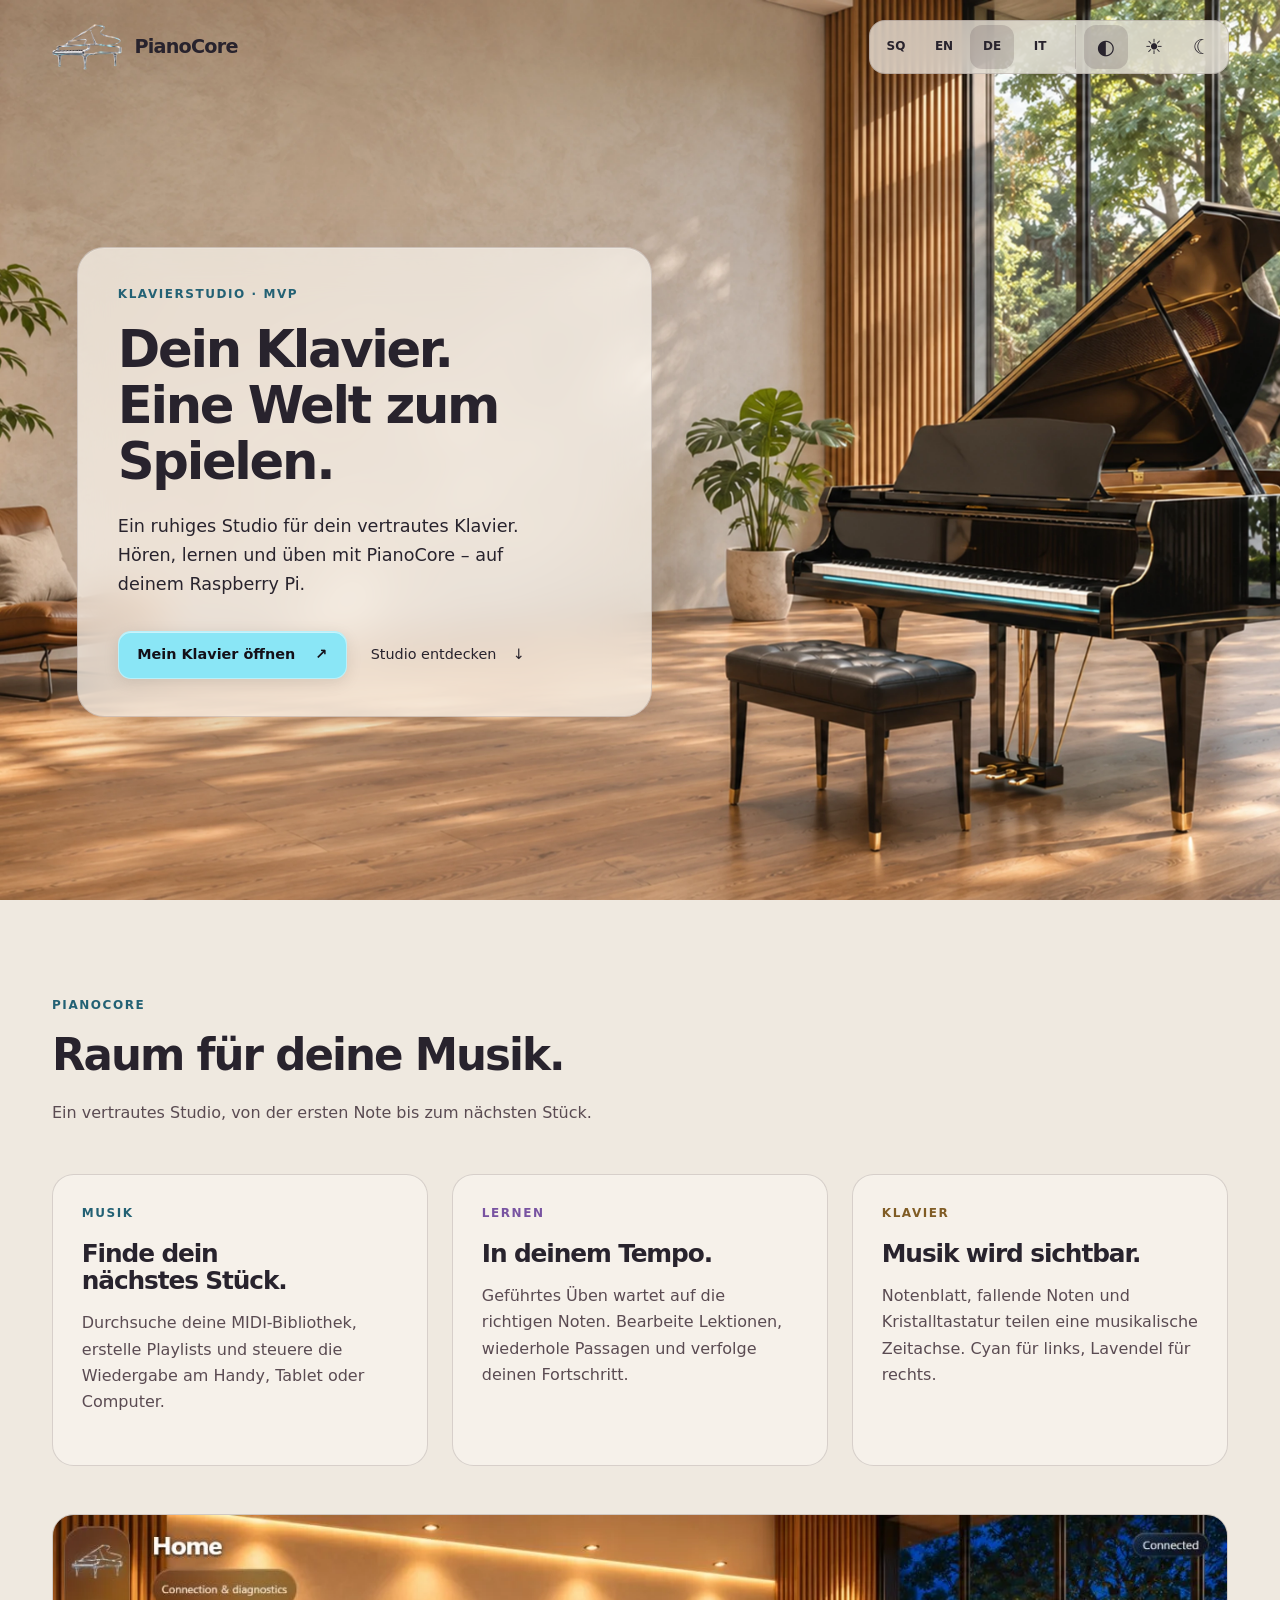
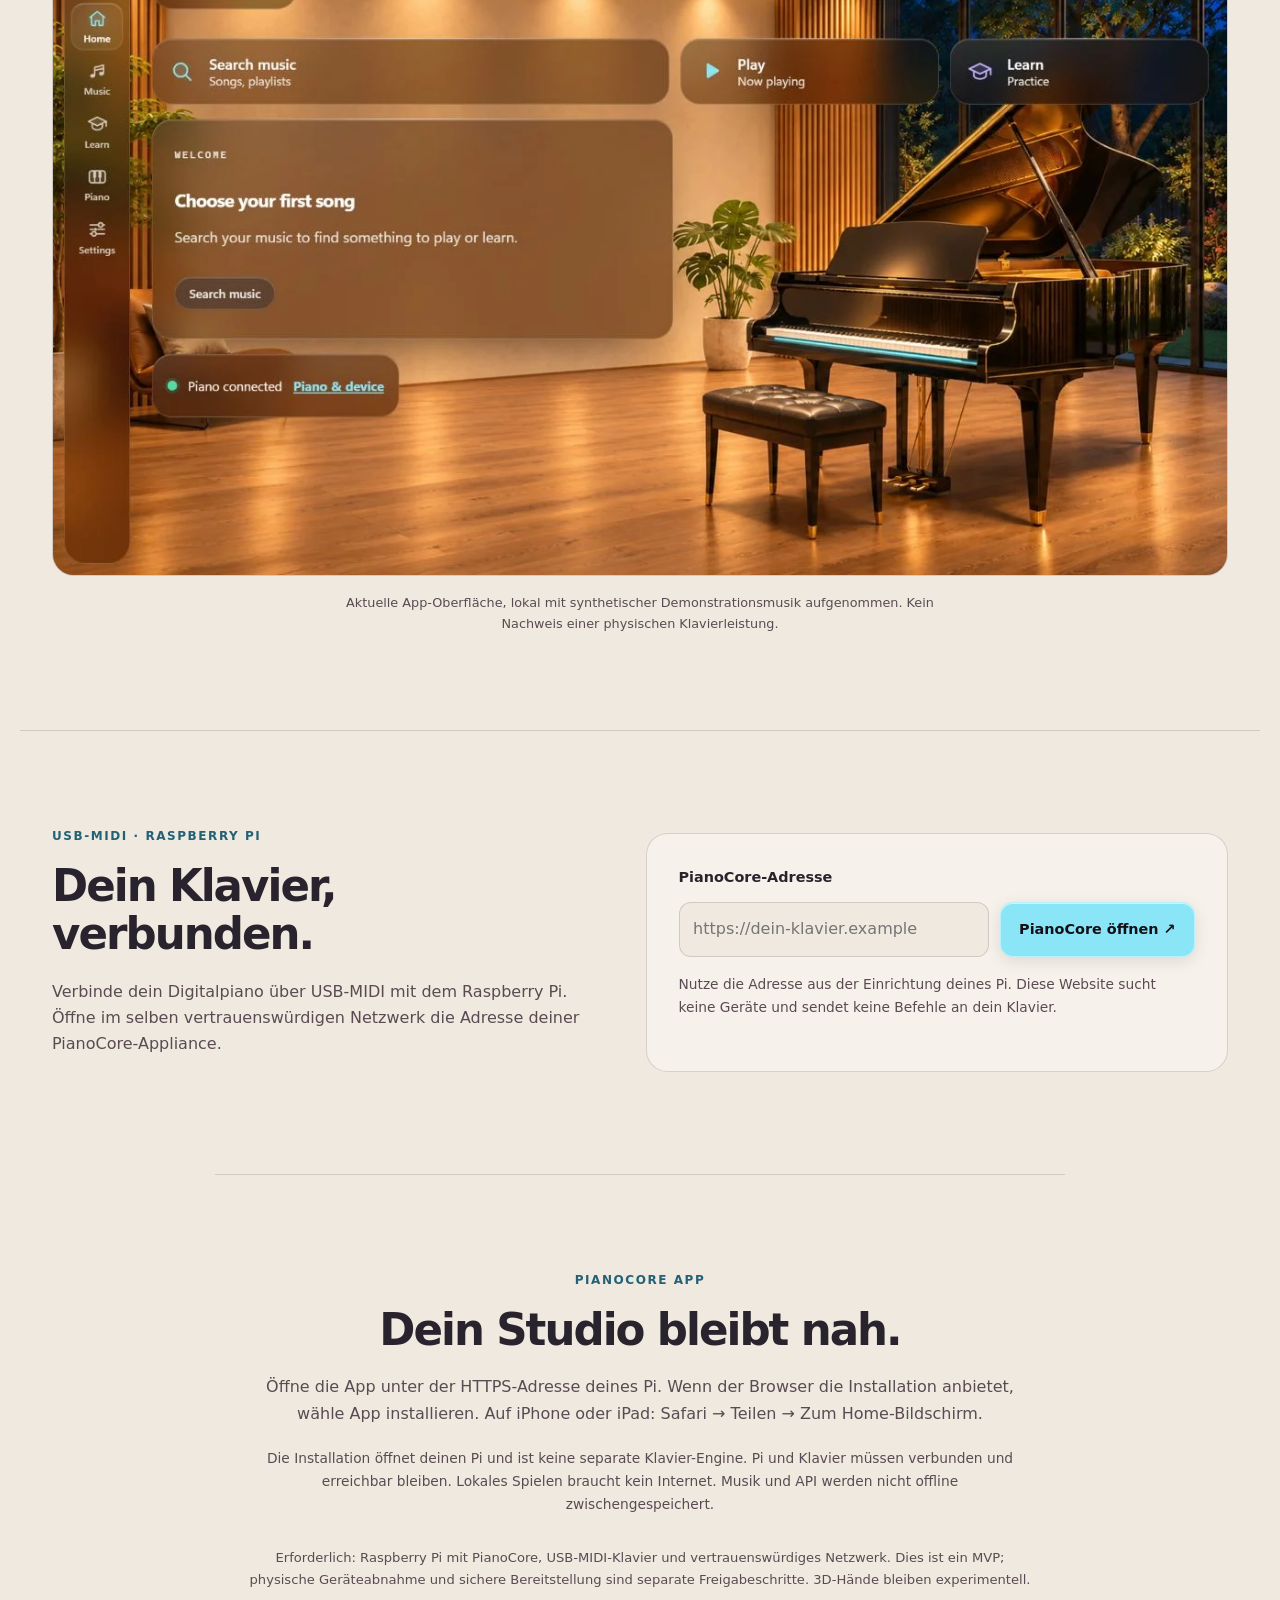
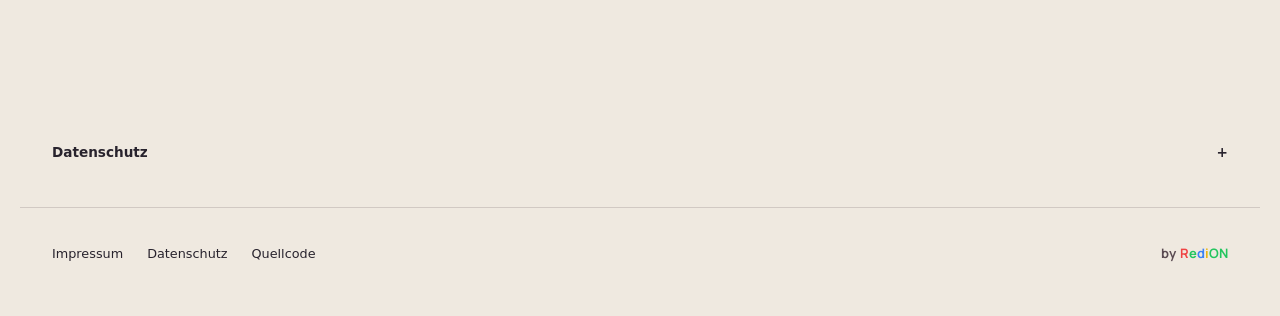
==== src/piano_core/web/static/about/de.html @ 46950f29 "Sync latest Crystal Studio and Pi-connected app presentation" ====
<!doctype html>
<html lang="de"><head><meta charset="utf-8"><meta name="viewport" content="width=device-width, initial-scale=1"><meta name="color-scheme" content="light dark"><meta name="theme-color" content="#141018"><title>PianoCore · Klavierstudio · MVP</title><meta name="description" content="Ein ruhiges Studio für dein vertrautes Klavier. Hören, lernen und üben mit PianoCore – auf deinem Raspberry Pi."><link rel="canonical" href="https://www.redioncekrezi.de/app-sites/pianocore/de.html"><meta property="og:title" content="PianoCore"><meta property="og:description" content="Ein ruhiges Studio für dein vertrautes Klavier. Hören, lernen und üben mit PianoCore – auf deinem Raspberry Pi."><link rel="alternate" hreflang="en" href="./en.html"><link rel="alternate" hreflang="sq" href="./sq.html"><link rel="alternate" hreflang="de" href="./de.html"><link rel="alternate" hreflang="it" href="./it.html"><link rel="icon" href="./assets/favicon.png"><link rel="stylesheet" href="./site.css"><script src="./site.js" defer></script></head>
<body><header class="site-header"><a class="brand" href="#home" aria-label="PianoCore"><img src="./assets/logo.png" alt="" width="360" height="238"><span>PianoCore</span></a><div class="header-controls"><nav class="languages" aria-label="Language"><a href="./sq.html" lang="sq" hreflang="sq" aria-label="Shqip">SQ</a><a href="./en.html" lang="en" hreflang="en" aria-label="English">EN</a><a href="./de.html" lang="de" hreflang="de" aria-label="Deutsch" aria-current="page">DE</a><a href="./it.html" lang="it" hreflang="it" aria-label="Italiano">IT</a></nav><div class="themes" role="group" aria-label="Appearance"><button type="button" data-theme="auto" aria-label="Automatische Darstellung" title="Automatische Darstellung" aria-pressed="false"><span aria-hidden="true">◐</span></button><button type="button" data-theme="light" aria-label="Helle Darstellung" title="Helle Darstellung" aria-pressed="false"><span aria-hidden="true">☀</span></button><button type="button" data-theme="dark" aria-label="Dunkle Darstellung" title="Dunkle Darstellung" aria-pressed="false"><span aria-hidden="true">☾</span></button></div></div></header>
<main><section class="hero" id="home"><div class="hero-content"><p class="eyebrow">Klavierstudio · MVP</p><h1>Dein Klavier.<br>Eine Welt zum Spielen.</h1><p class="intro">Ein ruhiges Studio für dein vertrautes Klavier. Hören, lernen und üben mit PianoCore – auf deinem Raspberry Pi.</p><div class="actions"><a class="button primary" href="#connect">Mein Klavier öffnen<span aria-hidden="true">↗</span></a><a class="text-link" href="#studio">Studio entdecken <span aria-hidden="true">↓</span></a></div></div></section>
<section class="section studio" id="studio"><div class="section-heading"><p class="eyebrow">PianoCore</p><h2>Raum für deine Musik.</h2><p>Ein vertrautes Studio, von der ersten Note bis zum nächsten Stück.</p></div><div class="features"><article><p class="eyebrow">Musik</p><h3>Finde dein nächstes Stück.</h3><p>Durchsuche deine MIDI-Bibliothek, erstelle Playlists und steuere die Wiedergabe am Handy, Tablet oder Computer.</p></article><article><p class="eyebrow">Lernen</p><h3>In deinem Tempo.</h3><p>Geführtes Üben wartet auf die richtigen Noten. Bearbeite Lektionen, wiederhole Passagen und verfolge deinen Fortschritt.</p></article><article><p class="eyebrow">Klavier</p><h3>Musik wird sichtbar.</h3><p>Notenblatt, fallende Noten und Kristalltastatur teilen eine musikalische Zeitachse. Cyan für links, Lavendel für rechts.</p></article></div><figure class="preview"><img src="./assets/app-preview.webp" alt="Das PianoCore-Studio" width="1280" height="720" loading="lazy"><figcaption>Aktuelle App-Oberfläche, lokal mit synthetischer Demonstrationsmusik aufgenommen. Kein Nachweis einer physischen Klavierleistung.</figcaption></figure></section>
<section class="section connection" id="connect"><div><p class="eyebrow">USB-MIDI · Raspberry Pi</p><h2>Dein Klavier, verbunden.</h2><p>Verbinde dein Digitalpiano über USB-MIDI mit dem Raspberry Pi. Öffne im selben vertrauenswürdigen Netzwerk die Adresse deiner PianoCore-Appliance.</p></div><div class="connection-panel"><a class="button primary native-entry" href="/ui/#/home" hidden>Zurück zur App ↗</a><form id="connect-form" data-invalid="Gib eine http- oder https-Adresse ohne Benutzername oder Passwort ein." data-http="Diese Adresse nutzt HTTP. Die reguläre App-Installation benötigt HTTPS. Frage deinen Pi-Administrator nach der sicheren Adresse."><label for="piano-address">PianoCore-Adresse</label><div class="address-row"><input id="piano-address" type="url" inputmode="url" placeholder="https://dein-klavier.example" autocomplete="off" autocapitalize="off" spellcheck="false" required aria-describedby="address-note address-feedback"><button class="button primary" type="submit">PianoCore öffnen ↗</button></div><p id="address-note" class="small">Nutze die Adresse aus der Einrichtung deines Pi. Diese Website sucht keine Geräte und sendet keine Befehle an dein Klavier.</p><p id="address-feedback" role="status" aria-live="polite"></p><a class="button confirm-entry" hidden>PianoCore öffnen ↗</a></form></div></section>
<section class="section install"><p class="eyebrow">PianoCore app</p><h2>Dein Studio bleibt nah.</h2><p>Öffne die App unter der HTTPS-Adresse deines Pi. Wenn der Browser die Installation anbietet, wähle App installieren. Auf iPhone oder iPad: Safari → Teilen → Zum Home-Bildschirm.</p><p class="small">Die Installation öffnet deinen Pi und ist keine separate Klavier-Engine. Pi und Klavier müssen verbunden und erreichbar bleiben. Lokales Spielen braucht kein Internet. Musik und API werden nicht offline zwischengespeichert.</p><p class="requirements">Erforderlich: Raspberry Pi mit PianoCore, USB-MIDI-Klavier und vertrauenswürdiges Netzwerk. Dies ist ein MVP; physische Geräteabnahme und sichere Bereitstellung sind separate Freigabeschritte. 3D-Hände bleiben experimentell.</p></section>
<details class="section privacy" id="privacy"><summary>Datenschutz</summary><p>Diese Seite stellt keine Anfragen an deinen Pi. Die eingegebene Adresse bleibt bis zum Öffnen nur auf dieser Seite und wird nicht gespeichert. Nur die Darstellung wird in diesem Browser gespeichert. Die lokale App verarbeitet Musik, Übungsfortschritt und Gerätezustand auf deinem Pi. Die Steuerungs-API ist für ein vertrauenswürdiges Netzwerk gedacht und darf nicht öffentlich ins Internet gestellt werden.</p></details></main>
<footer><nav aria-label="Legal"><a href="https://www.redioncekrezi.de/de/impressum">Impressum</a><a href="#privacy">Datenschutz</a><a href="https://github.com/IamRedi/pianocore">Quellcode</a></nav><a class="author" href="https://www.redioncekrezi.de/de" aria-label="by RediON"><span class="by">by </span><span class="r">R</span><span class="e">e</span><span class="d">d</span><span class="i">i</span><span class="on">ON</span></a></footer></body></html>
---- src/piano_core/web/static/about/site.css ----
@font-face{font-family:Manrope;src:url("./assets/manrope-variable.ttf") format("truetype");font-style:normal;font-weight:200 800;font-display:swap}
*{box-sizing:border-box}html{scroll-behavior:smooth;scroll-padding-top:1rem;color-scheme:dark}body{margin:0;background:#141018;color:#f7f4ef;font-family:Inter,Geist,system-ui,sans-serif;line-height:1.65;--canvas:#141018;--text:#f7f4ef;--muted:#d2cbc1;--accent:#8ae6f6;--panel:rgb(22 19 28/.64);--rim:rgb(255 255 255/.18);--hero:url("./assets/home-night-wide.webp")}html[data-theme=light]{color-scheme:light}html[data-theme=light] body{background:#efe9e0;color:#28232d;--canvas:#efe9e0;--text:#28232d;--muted:#5a4b52;--accent:#236174;--panel:rgb(249 244 237/.72);--rim:rgb(75 55 65/.18);--hero:url("./assets/home-day-wide.webp")}a{color:inherit;text-decoration:none}button,input{font:inherit}button,a,input{touch-action:manipulation}a:focus-visible,button:focus-visible,input:focus-visible,summary:focus-visible{outline:3px solid var(--accent);outline-offset:5px}button,a.button{cursor:pointer}button:disabled{cursor:wait}[hidden]{display:none!important}.site-header{position:absolute;z-index:2;top:0;left:0;right:0;display:flex;align-items:center;justify-content:space-between;gap:1rem;padding:1.25rem clamp(1rem,4vw,4rem)}.brand{display:flex;align-items:center;gap:.7rem;font-weight:650;letter-spacing:-.04em;font-size:1.2rem;min-height:44px}.brand img{width:72px;height:48px;object-fit:contain}.header-controls,.languages,.themes{display:flex;align-items:center;gap:.25rem}.header-controls{gap:.8rem;padding:.25rem;border:1px solid var(--rim);border-radius:1rem;background:var(--panel);backdrop-filter:blur(18px)}.languages a,.themes button{display:grid;place-items:center;min-width:44px;min-height:44px;border:0;border-radius:.75rem;background:transparent;color:inherit;font-size:.75rem;font-weight:650}.languages a[aria-current=page],.themes button[aria-pressed=true]{background:var(--rim)}.themes{padding-left:.5rem;border-left:1px solid var(--rim)}.themes button{font-size:1.3rem}.hero{min-height:900px;min-height:max(760px,100svh);display:flex;align-items:center;padding:8rem clamp(1rem,6vw,6rem) 4rem;background-image:var(--hero);background-position:center;background-size:cover}.hero-content{max-width:575px;padding:2.3rem 2.5rem;border:1px solid var(--rim);border-radius:1.7rem;background:var(--panel);box-shadow:inset 0 1px 0 rgb(255 255 255/.15),0 24px 70px rgb(0 0 0/.12);backdrop-filter:blur(20px) saturate(1.15)}.eyebrow{font-size:.75rem;letter-spacing:.13em;text-transform:uppercase;color:var(--accent);font-weight:650;margin:0 0 1rem}h1,h2,h3{font-weight:550;line-height:1.1;letter-spacing:-.045em;text-wrap:balance}h1{font-size:clamp(2.7rem,4vw,4.2rem);margin:.4rem 0 1.4rem}h2{font-size:clamp(2rem,3.4vw,3.3rem);margin:0 0 1.25rem}h3{font-size:1.55rem;margin:.6rem 0 1rem}.intro{font-size:1.1rem;max-width:40ch;color:var(--text)}p{margin:.5rem 0 1.25rem}.actions{display:flex;align-items:center;flex-wrap:wrap;gap:1rem 1.5rem;margin-top:2rem}.button{display:inline-flex;justify-content:center;align-items:center;gap:1.25rem;min-height:48px;border:1px solid var(--rim);padding:.7rem 1.15rem;border-radius:.8rem;font-size:.9rem;font-weight:650;background:var(--panel);color:var(--text)}.primary{background:#8ae6f6;color:#141018;border-color:rgb(255 255 255/.4);box-shadow:inset 0 1px 0 rgb(255 255 255/.55),0 4px 16px rgb(0 0 0/.1)}.text-link{display:inline-flex;align-items:center;gap:1rem;min-height:44px;font-size:.9rem}.section{max-width:1240px;margin:0 auto;padding:6rem 2rem}.section-heading{max-width:700px}.section p{color:var(--muted)}.section .eyebrow{color:var(--accent)}.features{display:grid;grid-template-columns:repeat(3,minmax(0,1fr));gap:1.5rem;margin-top:3rem}.features article{padding:1.8rem;border:1px solid var(--rim);border-radius:1.35rem;background:var(--panel);box-shadow:inset 0 1px 0 rgb(255 255 255/.08)}.features article:nth-child(2) .eyebrow{color:#bba8ef}.features article:nth-child(3) .eyebrow{color:#cfab76}html[data-theme=light] .features article:nth-child(2) .eyebrow{color:#7853a1}html[data-theme=light] .features article:nth-child(3) .eyebrow{color:#805c25}.preview{margin:3rem 0 0}.preview img{display:block;width:100%;height:auto;border:1px solid var(--rim);border-radius:1.35rem}.preview figcaption{max-width:80ch;margin:1rem auto 0;text-align:center;color:var(--muted);font-size:.8rem}.connection{display:grid;grid-template-columns:1fr 1.1fr;gap:4rem;align-items:center;border-top:1px solid var(--rim)}.connection-panel{padding:2rem;border:1px solid var(--rim);border-radius:1.35rem;background:var(--panel)}label{display:block;font-weight:600;font-size:.9rem;margin-bottom:.75rem}.address-row{display:flex;gap:.65rem;flex-wrap:wrap}input{background:var(--canvas);border:1px solid var(--rim);border-radius:.75rem;min-width:0;flex:1 1 220px;padding:.85rem;color:var(--text);width:100%}.small{font-size:.86rem}.connection .small{margin-top:1rem}#address-feedback:empty{display:none}#address-feedback{font-size:.85rem}.install{max-width:850px;text-align:center;border-top:1px solid var(--rim)}.requirements{font-size:.82rem;margin-top:2rem}.privacy{padding-top:1.5rem;padding-bottom:2rem;font-size:.85rem}.privacy summary{cursor:pointer;min-height:44px;display:flex;align-items:center;font-weight:600}.privacy summary:after{content:'+';margin-left:auto}footer{display:flex;justify-content:space-between;gap:2rem;align-items:center;max-width:1240px;margin:0 auto;padding:1.5rem 2rem 2.5rem;border-top:1px solid var(--rim)}footer nav{display:flex;flex-wrap:wrap;gap:1.5rem;font-size:.8rem}footer nav a{min-height:44px;display:flex;align-items:center}.author{white-space:nowrap;font-family:Manrope,system-ui,sans-serif;font-size:13px;font-weight:700;min-height:44px;display:flex;align-items:center}.author .by{color:var(--muted);margin-right:.3em}.r{color:#ef4444}.e,.on{color:#22c55e}.d{color:#3b82f6}.i{color:#eab308}@media(min-width:1800px){.hero-content{margin-left:max(0px,calc((100vw - 1600px)/2))}}@media(max-width:760px){.site-header{padding:.8rem 1rem;align-items:flex-start}.brand{font-size:1rem;gap:.35rem}.brand img{width:50px;height:40px}.header-controls{flex-direction:column;gap:0;padding:.15rem}.themes{padding:0;border:0;border-top:1px solid var(--rim);width:100%;justify-content:center}.languages a{min-width:40px}.hero{min-height:880px;min-height:100svh;padding:11rem 1rem 2.5rem;align-items:flex-end}body{--hero:url("./assets/home-night-tall.webp")}html[data-theme=light] body{--hero:url("./assets/home-day-tall.webp")}.hero-content{padding:1.75rem 1.5rem;width:100%;max-width:540px;margin:0 auto;background:var(--panel)}h1{font-size:2.7rem}.intro{font-size:1rem}.section{padding:4rem 1.25rem}.features,.connection{grid-template-columns:1fr;gap:1.25rem}.features article{padding:1.5rem}.connection-panel{padding:1.25rem}.connection{gap:1.5rem}.preview{margin-top:2rem}footer{padding:1.5rem 1.25rem;gap:1rem;flex-wrap:wrap}.privacy{padding-top:0;padding-bottom:2rem}}@media(prefers-reduced-motion:reduce){html{scroll-behavior:auto}}

@media(max-width:760px){.hero{align-items:flex-start;padding-top:9rem}.hero-content{padding:1.5rem}.hero h1{font-size:2.4rem;margin-bottom:1rem}.hero .actions{margin-top:1.25rem}.hero .intro{font-size:.95rem}}
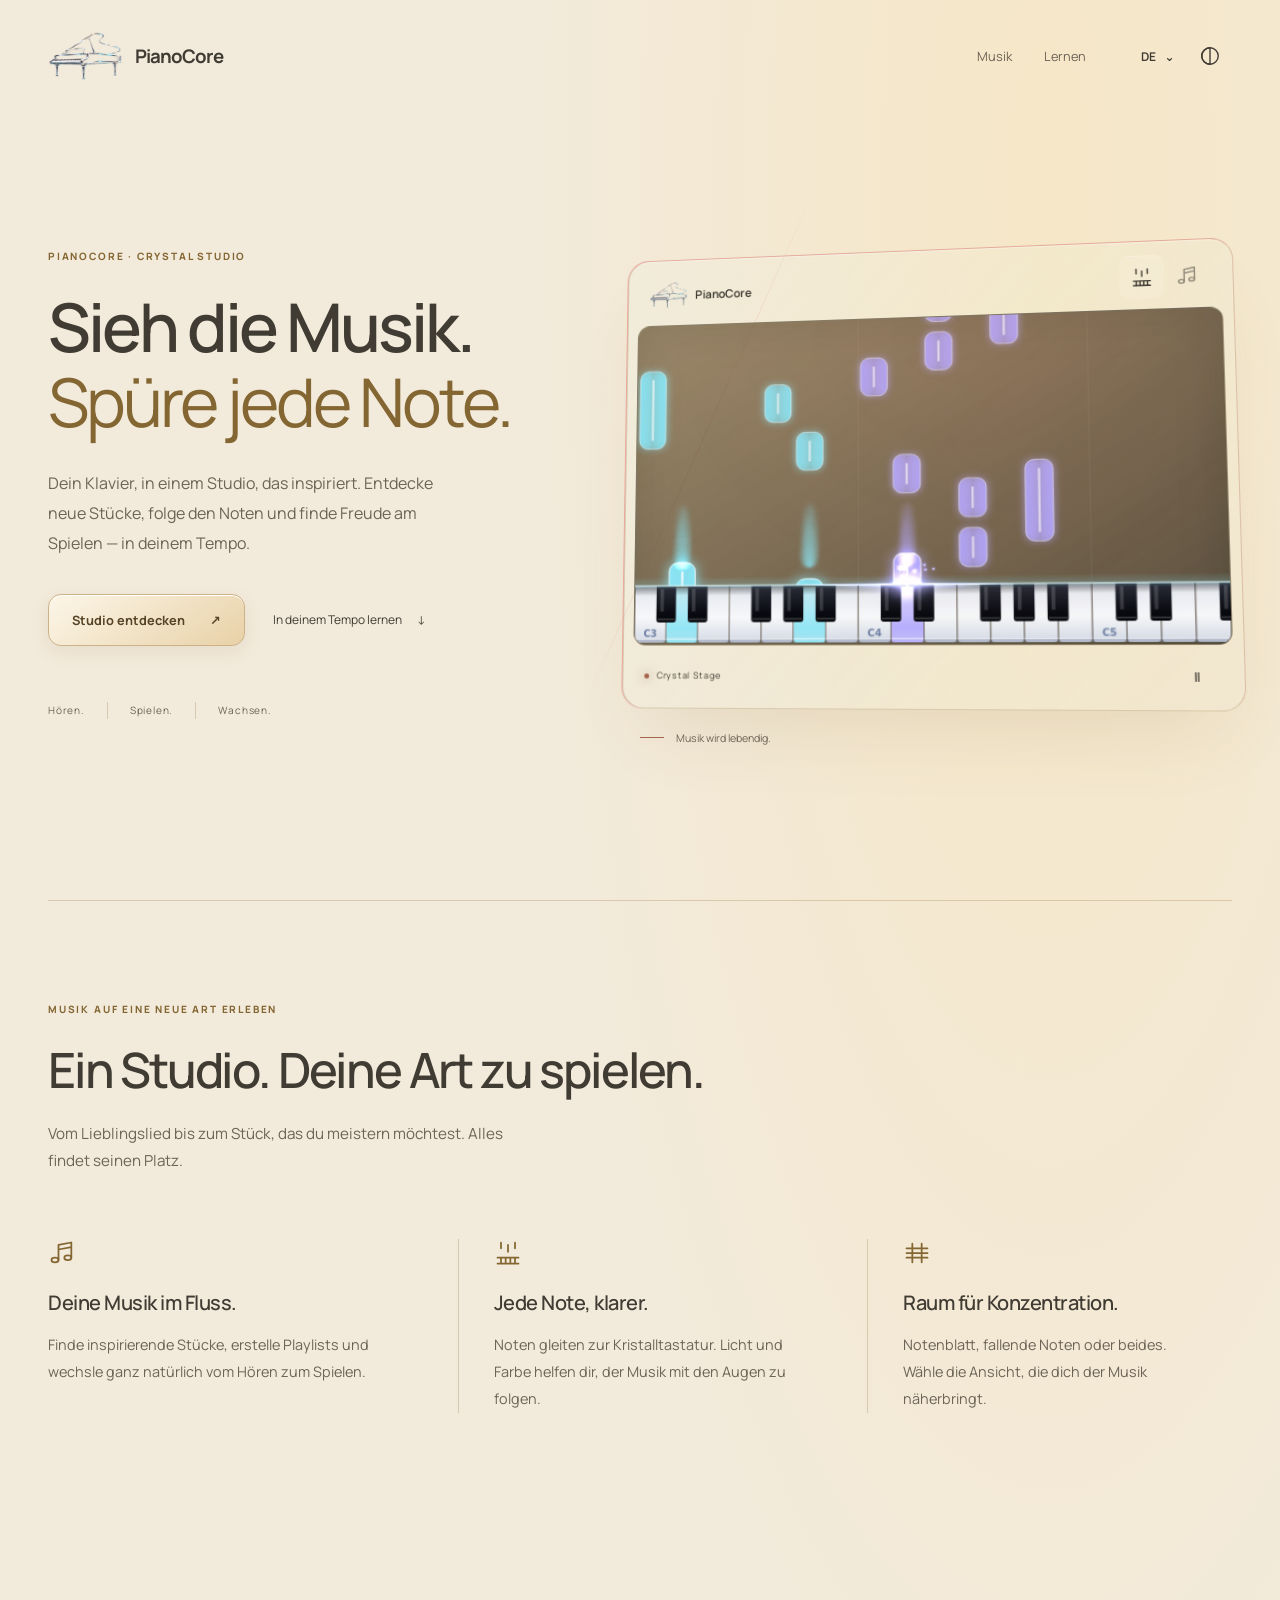
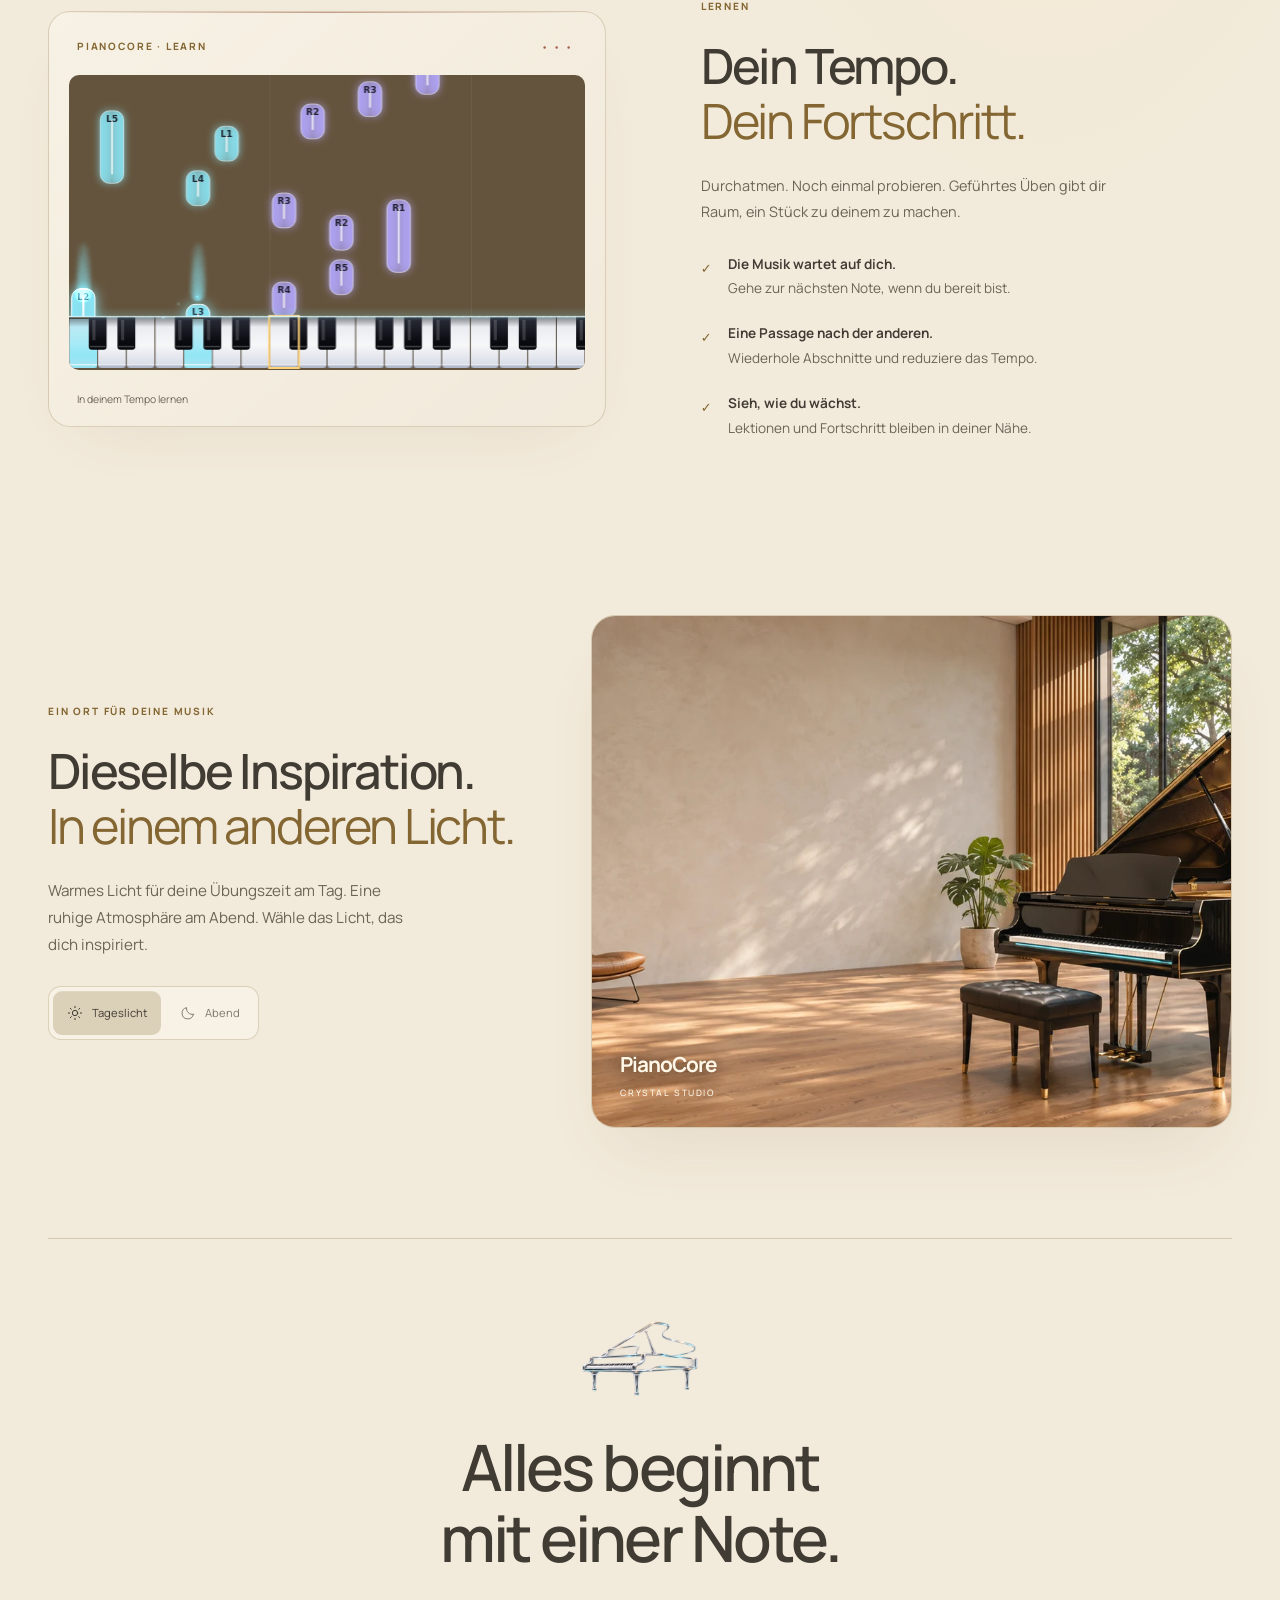
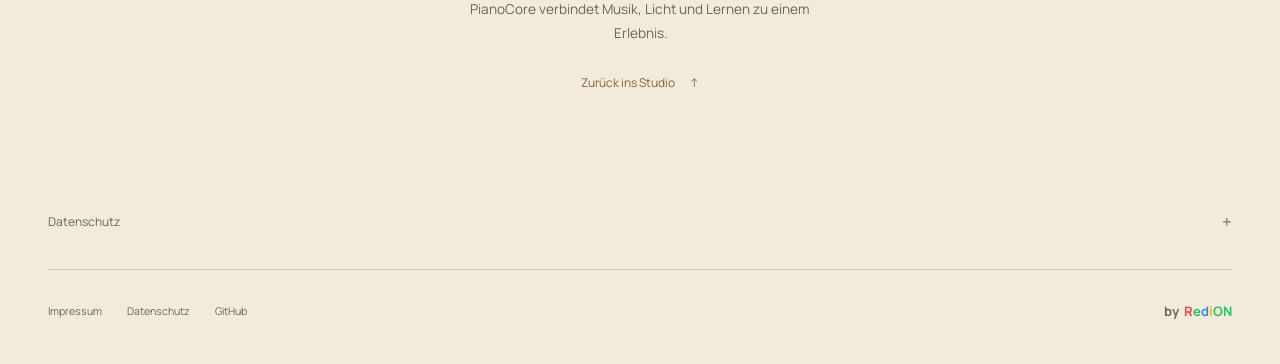
==== commit a165a4fb: "Present PianoCore through music and native Crystal Stage illustrations" ====
--- a/src/piano_core/web/static/about/de.html
+++ b/src/piano_core/web/static/about/de.html
@@ -1,9 +1,10 @@
 <!doctype html>
-<html lang="de"><head><meta charset="utf-8"><meta name="viewport" content="width=device-width, initial-scale=1"><meta name="color-scheme" content="light dark"><meta name="theme-color" content="#141018"><title>PianoCore · Klavierstudio · MVP</title><meta name="description" content="Ein ruhiges Studio für dein vertrautes Klavier. Hören, lernen und üben mit PianoCore – auf deinem Raspberry Pi."><link rel="canonical" href="https://www.redioncekrezi.de/app-sites/pianocore/de.html"><meta property="og:title" content="PianoCore"><meta property="og:description" content="Ein ruhiges Studio für dein vertrautes Klavier. Hören, lernen und üben mit PianoCore – auf deinem Raspberry Pi."><link rel="alternate" hreflang="en" href="./en.html"><link rel="alternate" hreflang="sq" href="./sq.html"><link rel="alternate" hreflang="de" href="./de.html"><link rel="alternate" hreflang="it" href="./it.html"><link rel="icon" href="./assets/favicon.png"><link rel="stylesheet" href="./site.css"><script src="./site.js" defer></script></head>
-<body><header class="site-header"><a class="brand" href="#home" aria-label="PianoCore"><img src="./assets/logo.png" alt="" width="360" height="238"><span>PianoCore</span></a><div class="header-controls"><nav class="languages" aria-label="Language"><a href="./sq.html" lang="sq" hreflang="sq" aria-label="Shqip">SQ</a><a href="./en.html" lang="en" hreflang="en" aria-label="English">EN</a><a href="./de.html" lang="de" hreflang="de" aria-label="Deutsch" aria-current="page">DE</a><a href="./it.html" lang="it" hreflang="it" aria-label="Italiano">IT</a></nav><div class="themes" role="group" aria-label="Appearance"><button type="button" data-theme="auto" aria-label="Automatische Darstellung" title="Automatische Darstellung" aria-pressed="false"><span aria-hidden="true">◐</span></button><button type="button" data-theme="light" aria-label="Helle Darstellung" title="Helle Darstellung" aria-pressed="false"><span aria-hidden="true">☀</span></button><button type="button" data-theme="dark" aria-label="Dunkle Darstellung" title="Dunkle Darstellung" aria-pressed="false"><span aria-hidden="true">☾</span></button></div></div></header>
-<main><section class="hero" id="home"><div class="hero-content"><p class="eyebrow">Klavierstudio · MVP</p><h1>Dein Klavier.<br>Eine Welt zum Spielen.</h1><p class="intro">Ein ruhiges Studio für dein vertrautes Klavier. Hören, lernen und üben mit PianoCore – auf deinem Raspberry Pi.</p><div class="actions"><a class="button primary" href="#connect">Mein Klavier öffnen<span aria-hidden="true">↗</span></a><a class="text-link" href="#studio">Studio entdecken <span aria-hidden="true">↓</span></a></div></div></section>
-<section class="section studio" id="studio"><div class="section-heading"><p class="eyebrow">PianoCore</p><h2>Raum für deine Musik.</h2><p>Ein vertrautes Studio, von der ersten Note bis zum nächsten Stück.</p></div><div class="features"><article><p class="eyebrow">Musik</p><h3>Finde dein nächstes Stück.</h3><p>Durchsuche deine MIDI-Bibliothek, erstelle Playlists und steuere die Wiedergabe am Handy, Tablet oder Computer.</p></article><article><p class="eyebrow">Lernen</p><h3>In deinem Tempo.</h3><p>Geführtes Üben wartet auf die richtigen Noten. Bearbeite Lektionen, wiederhole Passagen und verfolge deinen Fortschritt.</p></article><article><p class="eyebrow">Klavier</p><h3>Musik wird sichtbar.</h3><p>Notenblatt, fallende Noten und Kristalltastatur teilen eine musikalische Zeitachse. Cyan für links, Lavendel für rechts.</p></article></div><figure class="preview"><img src="./assets/app-preview.webp" alt="Das PianoCore-Studio" width="1280" height="720" loading="lazy"><figcaption>Aktuelle App-Oberfläche, lokal mit synthetischer Demonstrationsmusik aufgenommen. Kein Nachweis einer physischen Klavierleistung.</figcaption></figure></section>
-<section class="section connection" id="connect"><div><p class="eyebrow">USB-MIDI · Raspberry Pi</p><h2>Dein Klavier, verbunden.</h2><p>Verbinde dein Digitalpiano über USB-MIDI mit dem Raspberry Pi. Öffne im selben vertrauenswürdigen Netzwerk die Adresse deiner PianoCore-Appliance.</p></div><div class="connection-panel"><a class="button primary native-entry" href="/ui/#/home" hidden>Zurück zur App ↗</a><form id="connect-form" data-invalid="Gib eine http- oder https-Adresse ohne Benutzername oder Passwort ein." data-http="Diese Adresse nutzt HTTP. Die reguläre App-Installation benötigt HTTPS. Frage deinen Pi-Administrator nach der sicheren Adresse."><label for="piano-address">PianoCore-Adresse</label><div class="address-row"><input id="piano-address" type="url" inputmode="url" placeholder="https://dein-klavier.example" autocomplete="off" autocapitalize="off" spellcheck="false" required aria-describedby="address-note address-feedback"><button class="button primary" type="submit">PianoCore öffnen ↗</button></div><p id="address-note" class="small">Nutze die Adresse aus der Einrichtung deines Pi. Diese Website sucht keine Geräte und sendet keine Befehle an dein Klavier.</p><p id="address-feedback" role="status" aria-live="polite"></p><a class="button confirm-entry" hidden>PianoCore öffnen ↗</a></form></div></section>
-<section class="section install"><p class="eyebrow">PianoCore app</p><h2>Dein Studio bleibt nah.</h2><p>Öffne die App unter der HTTPS-Adresse deines Pi. Wenn der Browser die Installation anbietet, wähle App installieren. Auf iPhone oder iPad: Safari → Teilen → Zum Home-Bildschirm.</p><p class="small">Die Installation öffnet deinen Pi und ist keine separate Klavier-Engine. Pi und Klavier müssen verbunden und erreichbar bleiben. Lokales Spielen braucht kein Internet. Musik und API werden nicht offline zwischengespeichert.</p><p class="requirements">Erforderlich: Raspberry Pi mit PianoCore, USB-MIDI-Klavier und vertrauenswürdiges Netzwerk. Dies ist ein MVP; physische Geräteabnahme und sichere Bereitstellung sind separate Freigabeschritte. 3D-Hände bleiben experimentell.</p></section>
-<details class="section privacy" id="privacy"><summary>Datenschutz</summary><p>Diese Seite stellt keine Anfragen an deinen Pi. Die eingegebene Adresse bleibt bis zum Öffnen nur auf dieser Seite und wird nicht gespeichert. Nur die Darstellung wird in diesem Browser gespeichert. Die lokale App verarbeitet Musik, Übungsfortschritt und Gerätezustand auf deinem Pi. Die Steuerungs-API ist für ein vertrauenswürdiges Netzwerk gedacht und darf nicht öffentlich ins Internet gestellt werden.</p></details></main>
-<footer><nav aria-label="Legal"><a href="https://www.redioncekrezi.de/de/impressum">Impressum</a><a href="#privacy">Datenschutz</a><a href="https://github.com/IamRedi/pianocore">Quellcode</a></nav><a class="author" href="https://www.redioncekrezi.de/de" aria-label="by RediON"><span class="by">by </span><span class="r">R</span><span class="e">e</span><span class="d">d</span><span class="i">i</span><span class="on">ON</span></a></footer></body></html>
+<html lang="de"><head><meta charset="utf-8"><meta name="viewport" content="width=device-width, initial-scale=1"><meta name="color-scheme" content="light dark"><meta name="theme-color" content="#244b49"><title>PianoCore · Crystal Studio</title><meta name="description" content="Dein Klavier, in einem Studio, das inspiriert. Entdecke neue Stücke, folge den Noten und finde Freude am Spielen — in deinem Tempo."><link rel="canonical" href="https://www.redioncekrezi.de/app-sites/pianocore/de.html"><meta property="og:title" content="PianoCore · Crystal Studio"><meta property="og:description" content="Dein Klavier, in einem Studio, das inspiriert. Entdecke neue Stücke, folge den Noten und finde Freude am Spielen — in deinem Tempo."><link rel="alternate" hreflang="sq" href="./sq.html"><link rel="alternate" hreflang="en" href="./en.html"><link rel="alternate" hreflang="de" href="./de.html"><link rel="alternate" hreflang="it" href="./it.html"><link rel="icon" href="./assets/favicon.png"><link rel="stylesheet" href="./site.css"><script type="module" src="./site.js"></script></head>
+<body><header class="site-header wrap"><div class="brand-group"><a class="native-back" href="/ui/#/home" aria-label="Zurück zu PianoCore" hidden>←</a><a class="brand" href="#home" aria-label="PianoCore"><img src="./assets/logo.png" alt="" width="360" height="238"><span>PianoCore</span></a></div><div class="header-right"><nav class="section-nav" aria-label="PianoCore"><a href="#studio">Musik</a><a href="#learn">Lernen</a></nav><div class="preferences"><details class="language-menu"><summary aria-label="Sprache">DE<span aria-hidden="true">⌄</span></summary><nav aria-label="Sprache"><a href="./sq.html" lang="sq" hreflang="sq">Shqip</a><a href="./en.html" lang="en" hreflang="en">English</a><a href="./de.html" lang="de" hreflang="de" aria-current="page">Deutsch</a><a href="./it.html" lang="it" hreflang="it">Italiano</a></nav></details><details class="theme-menu"><summary aria-label="Darstellung"><span data-theme-icon><svg viewBox="0 0 24 24" fill="none" stroke="currentColor" stroke-width="1.5" stroke-linecap="round" stroke-linejoin="round" aria-hidden="true"><path d="M12 3a9 9 0 1 0 0 18z"/><circle cx="12" cy="12" r="9"/></svg></span></summary><div role="group" aria-label="Darstellung"><button type="button" data-theme="auto" aria-label="Automatische Darstellung" title="Automatische Darstellung" aria-pressed="false"><svg viewBox="0 0 24 24" fill="none" stroke="currentColor" stroke-width="1.5" stroke-linecap="round" stroke-linejoin="round" aria-hidden="true"><path d="M12 3a9 9 0 1 0 0 18z"/><circle cx="12" cy="12" r="9"/></svg></button><button type="button" data-theme="light" aria-label="Helle Darstellung" title="Helle Darstellung" aria-pressed="false"><svg viewBox="0 0 24 24" fill="none" stroke="currentColor" stroke-width="1.5" stroke-linecap="round" stroke-linejoin="round" aria-hidden="true"><circle cx="12" cy="12" r="4"/><path d="M12 2v2m0 16v2M2 12h2m16 0h2M5 5l1.5 1.5m11 11L19 19M5 19l1.5-1.5m11-11L19 5"/></svg></button><button type="button" data-theme="dark" aria-label="Dunkle Darstellung" title="Dunkle Darstellung" aria-pressed="false"><svg viewBox="0 0 24 24" fill="none" stroke="currentColor" stroke-width="1.5" stroke-linecap="round" stroke-linejoin="round" aria-hidden="true"><path d="M20 14A8.5 8.5 0 0 1 10 4a8.5 8.5 0 1 0 10 10Z"/></svg></button></div></details></div></div></header>
+<main><section class="hero wrap" id="home"><div class="hero-copy"><p class="eyebrow">PianoCore · Crystal Studio</p><h1>Sieh die Musik.<br><em>Spüre jede Note.</em></h1><p class="intro">Dein Klavier, in einem Studio, das inspiriert. Entdecke neue Stücke, folge den Noten und finde Freude am Spielen — in deinem Tempo.</p><div class="actions"><a class="button primary" href="#studio">Studio entdecken<span aria-hidden="true">↗</span></a><a class="text-link" href="#learn">In deinem Tempo lernen<span aria-hidden="true">↓</span></a></div><p class="hero-motto"><span>Hören.</span><span>Spielen.</span><span>Wachsen.</span></p></div>
+<figure class="hero-art"><div class="stage-shell"><div class="stage-heading"><span class="stage-brand"><img src="./assets/logo.png" alt="" width="360" height="238">PianoCore</span><div class="stage-choices" role="group" aria-label="Crystal Stage"><button data-stage-mode="music" aria-pressed="true" title="Noten ansehen"><svg viewBox="0 0 24 24" fill="none" stroke="currentColor" stroke-width="1.5" stroke-linecap="round" stroke-linejoin="round" aria-hidden="true"><path d="M6 3v5m6-3v6m6-8v5M3 16h18M3 21h18M6 16v5m4-5v5m4-5v5m4-5v5"/></svg></button><button data-stage-mode="practice" aria-pressed="false" title="Geführtes Üben ansehen"><svg viewBox="0 0 24 24" fill="none" stroke="currentColor" stroke-width="1.5" stroke-linecap="round" stroke-linejoin="round" aria-hidden="true"><path d="M9 18V5l11-2v13M9 9l11-2"/><ellipse cx="6" cy="18" rx="3" ry="2"/><ellipse cx="17" cy="16" rx="3" ry="2"/></svg></button></div></div><div class="stage-viewport"><canvas id="crystal-stage" role="img" aria-label="Illustration mit dem Crystal-Stage-Visualizer von PianoCore"></canvas><noscript><img src="./assets/app-preview.webp" alt="PianoCore Crystal Studio" width="1280" height="720"></noscript></div><div class="stage-footer"><span><i aria-hidden="true"></i>Crystal Stage</span><button class="motion-toggle" aria-label="Bewegung pausieren" data-pause="Bewegung pausieren" data-resume="Bewegung fortsetzen" aria-pressed="false"><span aria-hidden="true">Ⅱ</span></button></div></div><figcaption><span class="caption-line" aria-hidden="true"></span>Musik wird lebendig.</figcaption></figure></section>
+<section class="studio-section wrap" id="studio"><div class="section-heading"><p class="eyebrow">Musik auf eine neue Art erleben</p><h2>Ein Studio. Deine Art zu spielen.</h2><p>Vom Lieblingslied bis zum Stück, das du meistern möchtest. Alles findet seinen Platz.</p></div><div class="features"><article><span class="feature-icon"><svg viewBox="0 0 24 24" fill="none" stroke="currentColor" stroke-width="1.5" stroke-linecap="round" stroke-linejoin="round" aria-hidden="true"><path d="M9 18V5l11-2v13M9 9l11-2"/><ellipse cx="6" cy="18" rx="3" ry="2"/><ellipse cx="17" cy="16" rx="3" ry="2"/></svg></span><h3>Deine Musik im Fluss.</h3><p>Finde inspirierende Stücke, erstelle Playlists und wechsle ganz natürlich vom Hören zum Spielen.</p></article><article><span class="feature-icon"><svg viewBox="0 0 24 24" fill="none" stroke="currentColor" stroke-width="1.5" stroke-linecap="round" stroke-linejoin="round" aria-hidden="true"><path d="M6 3v5m6-3v6m6-8v5M3 16h18M3 21h18M6 16v5m4-5v5m4-5v5m4-5v5"/></svg></span><h3>Jede Note, klarer.</h3><p>Noten gleiten zur Kristalltastatur. Licht und Farbe helfen dir, der Musik mit den Augen zu folgen.</p></article><article><span class="feature-icon"><svg viewBox="0 0 24 24" fill="none" stroke="currentColor" stroke-width="1.5" stroke-linecap="round" stroke-linejoin="round" aria-hidden="true"><path d="M3 8h18M3 12h18M3 16h18M8 4v16M16 4v16"/></svg></span><h3>Raum für Konzentration.</h3><p>Notenblatt, fallende Noten oder beides. Wähle die Ansicht, die dich der Musik näherbringt.</p></article></div></section>
+<section class="learn-section wrap" id="learn"><figure class="practice-art"><div class="practice-heading"><span class="eyebrow">PianoCore · Learn</span><span class="practice-dots" aria-hidden="true">•••</span></div><canvas id="practice-stage" role="img" aria-label="Geführtes Üben · beleuchtete Tastatur und Noten"></canvas><figcaption>In deinem Tempo lernen</figcaption></figure><div class="learn-copy"><p class="eyebrow">Lernen</p><h2>Dein Tempo.<br><em>Dein Fortschritt.</em></h2><p class="section-intro">Durchatmen. Noch einmal probieren. Geführtes Üben gibt dir Raum, ein Stück zu deinem zu machen.</p><ul><li><span class="check" aria-hidden="true">✓</span><div><h3>Die Musik wartet auf dich.</h3><p>Gehe zur nächsten Note, wenn du bereit bist.</p></div></li><li><span class="check" aria-hidden="true">✓</span><div><h3>Eine Passage nach der anderen.</h3><p>Wiederhole Abschnitte und reduziere das Tempo.</p></div></li><li><span class="check" aria-hidden="true">✓</span><div><h3>Sieh, wie du wächst.</h3><p>Lektionen und Fortschritt bleiben in deiner Nähe.</p></div></li></ul></div></section>
+<section class="scene-section wrap" id="atmosphere"><div class="scene-copy"><p class="eyebrow">Ein Ort für deine Musik</p><h2>Dieselbe Inspiration.<br><em>In einem anderen Licht.</em></h2><p>Warmes Licht für deine Übungszeit am Tag. Eine ruhige Atmosphäre am Abend. Wähle das Licht, das dich inspiriert.</p><div class="scene-switch" role="group" aria-label="Darstellung"><button data-scene-theme="light" aria-pressed="false"><svg viewBox="0 0 24 24" fill="none" stroke="currentColor" stroke-width="1.5" stroke-linecap="round" stroke-linejoin="round" aria-hidden="true"><circle cx="12" cy="12" r="4"/><path d="M12 2v2m0 16v2M2 12h2m16 0h2M5 5l1.5 1.5m11 11L19 19M5 19l1.5-1.5m11-11L19 5"/></svg>Tageslicht</button><button data-scene-theme="dark" aria-pressed="false"><svg viewBox="0 0 24 24" fill="none" stroke="currentColor" stroke-width="1.5" stroke-linecap="round" stroke-linejoin="round" aria-hidden="true"><path d="M20 14A8.5 8.5 0 0 1 10 4a8.5 8.5 0 1 0 10 10Z"/></svg>Abend</button></div></div><figure class="studio-photo"><picture><source media="(max-width: 600px)" srcset="./assets/studio-day-tall.webp"><img class="photo-day" src="./assets/studio-day-wide.webp" alt="PianoCore · Tageslicht" width="1280" height="720" loading="lazy"></picture><picture><source media="(max-width: 600px)" srcset="./assets/studio-night-tall.webp"><img class="photo-night" src="./assets/studio-night-wide.webp" alt="PianoCore · Abend" width="1280" height="720" loading="lazy"></picture><span class="photo-wordmark">PianoCore<span>Crystal Studio</span></span></figure></section>
+<section class="closing wrap"><img src="./assets/logo.png" alt="" width="360" height="238" loading="lazy"><h2>Alles beginnt<br>mit einer Note.</h2><p>PianoCore verbindet Musik, Licht und Lernen zu einem Erlebnis.</p><a class="text-link" href="#home">Zurück ins Studio<span aria-hidden="true">↑</span></a></section><details class="privacy wrap" id="privacy"><summary>Datenschutz</summary><p>Diese Website stellt PianoCore vor. Nur deine Darstellungseinstellung wird in diesem Browser gespeichert. Die musikalische Illustration läuft ohne Ton.</p></details></main>
+<footer class="wrap"><nav aria-label="Legal"><a href="https://www.redioncekrezi.de/de/impressum">Impressum</a><a href="#privacy">Datenschutz</a><a href="https://github.com/IamRedi/pianocore">GitHub</a></nav><a class="author" href="https://www.redioncekrezi.de/de" aria-label="by RediON"><span class="by">by </span><span class="r">R</span><span class="e">e</span><span class="d">d</span><span class="i">i</span><span class="on">ON</span></a></footer></body></html>
--- a/src/piano_core/web/static/about/site.css
+++ b/src/piano_core/web/static/about/site.css
@@ -1,4 +1,15 @@
 @font-face{font-family:Manrope;src:url("./assets/manrope-variable.ttf") format("truetype");font-style:normal;font-weight:200 800;font-display:swap}
-*{box-sizing:border-box}html{scroll-behavior:smooth;scroll-padding-top:1rem;color-scheme:dark}body{margin:0;background:#141018;color:#f7f4ef;font-family:Inter,Geist,system-ui,sans-serif;line-height:1.65;--canvas:#141018;--text:#f7f4ef;--muted:#d2cbc1;--accent:#8ae6f6;--panel:rgb(22 19 28/.64);--rim:rgb(255 255 255/.18);--hero:url("./assets/home-night-wide.webp")}html[data-theme=light]{color-scheme:light}html[data-theme=light] body{background:#efe9e0;color:#28232d;--canvas:#efe9e0;--text:#28232d;--muted:#5a4b52;--accent:#236174;--panel:rgb(249 244 237/.72);--rim:rgb(75 55 65/.18);--hero:url("./assets/home-day-wide.webp")}a{color:inherit;text-decoration:none}button,input{font:inherit}button,a,input{touch-action:manipulation}a:focus-visible,button:focus-visible,input:focus-visible,summary:focus-visible{outline:3px solid var(--accent);outline-offset:5px}button,a.button{cursor:pointer}button:disabled{cursor:wait}[hidden]{display:none!important}.site-header{position:absolute;z-index:2;top:0;left:0;right:0;display:flex;align-items:center;justify-content:space-between;gap:1rem;padding:1.25rem clamp(1rem,4vw,4rem)}.brand{display:flex;align-items:center;gap:.7rem;font-weight:650;letter-spacing:-.04em;font-size:1.2rem;min-height:44px}.brand img{width:72px;height:48px;object-fit:contain}.header-controls,.languages,.themes{display:flex;align-items:center;gap:.25rem}.header-controls{gap:.8rem;padding:.25rem;border:1px solid var(--rim);border-radius:1rem;background:var(--panel);backdrop-filter:blur(18px)}.languages a,.themes button{display:grid;place-items:center;min-width:44px;min-height:44px;border:0;border-radius:.75rem;background:transparent;color:inherit;font-size:.75rem;font-weight:650}.languages a[aria-current=page],.themes button[aria-pressed=true]{background:var(--rim)}.themes{padding-left:.5rem;border-left:1px solid var(--rim)}.themes button{font-size:1.3rem}.hero{min-height:900px;min-height:max(760px,100svh);display:flex;align-items:center;padding:8rem clamp(1rem,6vw,6rem) 4rem;background-image:var(--hero);background-position:center;background-size:cover}.hero-content{max-width:575px;padding:2.3rem 2.5rem;border:1px solid var(--rim);border-radius:1.7rem;background:var(--panel);box-shadow:inset 0 1px 0 rgb(255 255 255/.15),0 24px 70px rgb(0 0 0/.12);backdrop-filter:blur(20px) saturate(1.15)}.eyebrow{font-size:.75rem;letter-spacing:.13em;text-transform:uppercase;color:var(--accent);font-weight:650;margin:0 0 1rem}h1,h2,h3{font-weight:550;line-height:1.1;letter-spacing:-.045em;text-wrap:balance}h1{font-size:clamp(2.7rem,4vw,4.2rem);margin:.4rem 0 1.4rem}h2{font-size:clamp(2rem,3.4vw,3.3rem);margin:0 0 1.25rem}h3{font-size:1.55rem;margin:.6rem 0 1rem}.intro{font-size:1.1rem;max-width:40ch;color:var(--text)}p{margin:.5rem 0 1.25rem}.actions{display:flex;align-items:center;flex-wrap:wrap;gap:1rem 1.5rem;margin-top:2rem}.button{display:inline-flex;justify-content:center;align-items:center;gap:1.25rem;min-height:48px;border:1px solid var(--rim);padding:.7rem 1.15rem;border-radius:.8rem;font-size:.9rem;font-weight:650;background:var(--panel);color:var(--text)}.primary{background:#8ae6f6;color:#141018;border-color:rgb(255 255 255/.4);box-shadow:inset 0 1px 0 rgb(255 255 255/.55),0 4px 16px rgb(0 0 0/.1)}.text-link{display:inline-flex;align-items:center;gap:1rem;min-height:44px;font-size:.9rem}.section{max-width:1240px;margin:0 auto;padding:6rem 2rem}.section-heading{max-width:700px}.section p{color:var(--muted)}.section .eyebrow{color:var(--accent)}.features{display:grid;grid-template-columns:repeat(3,minmax(0,1fr));gap:1.5rem;margin-top:3rem}.features article{padding:1.8rem;border:1px solid var(--rim);border-radius:1.35rem;background:var(--panel);box-shadow:inset 0 1px 0 rgb(255 255 255/.08)}.features article:nth-child(2) .eyebrow{color:#bba8ef}.features article:nth-child(3) .eyebrow{color:#cfab76}html[data-theme=light] .features article:nth-child(2) .eyebrow{color:#7853a1}html[data-theme=light] .features article:nth-child(3) .eyebrow{color:#805c25}.preview{margin:3rem 0 0}.preview img{display:block;width:100%;height:auto;border:1px solid var(--rim);border-radius:1.35rem}.preview figcaption{max-width:80ch;margin:1rem auto 0;text-align:center;color:var(--muted);font-size:.8rem}.connection{display:grid;grid-template-columns:1fr 1.1fr;gap:4rem;align-items:center;border-top:1px solid var(--rim)}.connection-panel{padding:2rem;border:1px solid var(--rim);border-radius:1.35rem;background:var(--panel)}label{display:block;font-weight:600;font-size:.9rem;margin-bottom:.75rem}.address-row{display:flex;gap:.65rem;flex-wrap:wrap}input{background:var(--canvas);border:1px solid var(--rim);border-radius:.75rem;min-width:0;flex:1 1 220px;padding:.85rem;color:var(--text);width:100%}.small{font-size:.86rem}.connection .small{margin-top:1rem}#address-feedback:empty{display:none}#address-feedback{font-size:.85rem}.install{max-width:850px;text-align:center;border-top:1px solid var(--rim)}.requirements{font-size:.82rem;margin-top:2rem}.privacy{padding-top:1.5rem;padding-bottom:2rem;font-size:.85rem}.privacy summary{cursor:pointer;min-height:44px;display:flex;align-items:center;font-weight:600}.privacy summary:after{content:'+';margin-left:auto}footer{display:flex;justify-content:space-between;gap:2rem;align-items:center;max-width:1240px;margin:0 auto;padding:1.5rem 2rem 2.5rem;border-top:1px solid var(--rim)}footer nav{display:flex;flex-wrap:wrap;gap:1.5rem;font-size:.8rem}footer nav a{min-height:44px;display:flex;align-items:center}.author{white-space:nowrap;font-family:Manrope,system-ui,sans-serif;font-size:13px;font-weight:700;min-height:44px;display:flex;align-items:center}.author .by{color:var(--muted);margin-right:.3em}.r{color:#ef4444}.e,.on{color:#22c55e}.d{color:#3b82f6}.i{color:#eab308}@media(min-width:1800px){.hero-content{margin-left:max(0px,calc((100vw - 1600px)/2))}}@media(max-width:760px){.site-header{padding:.8rem 1rem;align-items:flex-start}.brand{font-size:1rem;gap:.35rem}.brand img{width:50px;height:40px}.header-controls{flex-direction:column;gap:0;padding:.15rem}.themes{padding:0;border:0;border-top:1px solid var(--rim);width:100%;justify-content:center}.languages a{min-width:40px}.hero{min-height:880px;min-height:100svh;padding:11rem 1rem 2.5rem;align-items:flex-end}body{--hero:url("./assets/home-night-tall.webp")}html[data-theme=light] body{--hero:url("./assets/home-day-tall.webp")}.hero-content{padding:1.75rem 1.5rem;width:100%;max-width:540px;margin:0 auto;background:var(--panel)}h1{font-size:2.7rem}.intro{font-size:1rem}.section{padding:4rem 1.25rem}.features,.connection{grid-template-columns:1fr;gap:1.25rem}.features article{padding:1.5rem}.connection-panel{padding:1.25rem}.connection{gap:1.5rem}.preview{margin-top:2rem}footer{padding:1.5rem 1.25rem;gap:1rem;flex-wrap:wrap}.privacy{padding-top:0;padding-bottom:2rem}}@media(prefers-reduced-motion:reduce){html{scroll-behavior:auto}}
+*{box-sizing:border-box}html{scroll-behavior:smooth;scroll-padding-top:2rem;color-scheme:dark;--canvas:#244b49;--text:#f5f1e8;--muted:#c6d6cf;--accent:#e6c5a1;--red:#e3817f;--glass:rgb(220 244 231/.075);--rim:rgb(219 248 231/.22);--shadow:rgb(3 27 26/.28);--ink:#203b35;--hero-glow:rgb(174 229 207/.13)}html[data-theme=light]{color-scheme:light;--canvas:#f2eadb;--text:#403b33;--muted:#6d6457;--accent:#836631;--red:#a4644d;--glass:rgb(255 254 245/.38);--rim:rgb(143 115 65/.27);--shadow:rgb(120 87 39/.12);--ink:#483b25;--hero-glow:rgb(255 221 143/.27)}body{margin:0;color:var(--text);background:var(--canvas);font-family:Manrope,system-ui,sans-serif;line-height:1.75;background-image:radial-gradient(ellipse at 82% 5%,var(--hero-glow),transparent 36%)}button,a,input{touch-action:manipulation}button{font:inherit;cursor:pointer}a{color:inherit;text-decoration:none}button,summary,a{-webkit-tap-highlight-color:transparent}a:focus-visible,button:focus-visible,summary:focus-visible{outline:2px solid var(--red);outline-offset:5px}button{color:inherit}figure,p{margin:0}h1,h2,h3{line-height:1.12;letter-spacing:-.045em;font-weight:550;margin:0;text-wrap:balance}em{font-style:normal;font-weight:400;color:var(--accent)}h1{font-size:clamp(3rem,5.25vw,5.3rem)}h2{font-size:clamp(2.15rem,3.8vw,3.6rem)}h3{font-size:1.25rem;letter-spacing:-.025em}svg{width:22px;height:22px;display:block}.wrap{width:min(1336px,calc(100% - 96px));margin-inline:auto}.site-header{height:112px;display:flex;align-items:center;justify-content:space-between;position:relative;z-index:5}.brand,.header-right,.preferences,.section-nav{display:flex;align-items:center}.brand{gap:12px;font-size:1.17rem;font-weight:700;letter-spacing:-.05em}.brand img{width:75px;height:50px;object-fit:contain}.header-right{gap:50px}.section-nav{gap:32px;font-size:.8rem}.section-nav a{min-height:44px;display:flex;align-items:center;color:var(--muted)}.preferences{gap:8px}.preferences details{position:relative}.preferences summary{list-style:none;cursor:pointer;min-width:44px;height:44px;display:flex;align-items:center;justify-content:center;gap:8px;font-size:.75rem;font-weight:650}.preferences summary::-webkit-details-marker{display:none}.preferences details[open] summary{border-radius:12px;background:var(--glass)}.language-menu nav,.theme-menu>div{position:absolute;top:52px;right:0;border:1px solid var(--rim);background:var(--canvas);box-shadow:0 12px 35px var(--shadow),inset 0 1px 0 rgb(255 255 255/.16);border-radius:14px;padding:6px;min-width:140px;z-index:10}.language-menu a{display:block;font-size:.8rem;padding:9px 12px;min-height:44px;border-radius:8px}.language-menu a[aria-current=page],.language-menu a:hover{background:var(--glass);color:var(--accent)}.theme-menu>div{display:flex;min-width:150px}.theme-menu button,.stage-choices button,.motion-toggle{display:grid;place-items:center;width:44px;height:44px;padding:0;border:0;border-radius:10px;background:transparent}.theme-menu button[aria-pressed=true]{background:var(--glass);color:var(--accent)}.hero{min-height:680px;min-height:calc(100svh - 112px);display:grid;grid-template-columns:1fr 1.1fr;align-items:center;gap:1.5rem;padding:55px 0 100px;position:relative}.hero:after{content:'';position:absolute;left:55%;top:7%;height:80%;width:1px;background:linear-gradient(transparent,var(--red),transparent);opacity:.48;transform:rotate(24deg);z-index:-1}.eyebrow{font-size:.63rem;letter-spacing:.18em;text-transform:uppercase;color:var(--accent);font-weight:750;margin-bottom:24px}.intro{font-size:1rem;max-width:40ch;color:var(--muted);margin-top:28px;line-height:1.9}.actions{display:flex;align-items:center;flex-wrap:wrap;gap:20px 28px;margin-top:35px}.button{display:inline-flex;align-items:center;justify-content:center;gap:25px;padding:13px 23px;min-height:52px;border:1px solid var(--rim);border-radius:13px;font-size:.8rem;font-weight:700}.primary{background:linear-gradient(145deg,rgb(235 252 238/.92),rgb(189 221 205/.9));color:#25433b;box-shadow:inset 0 1px 0 #fff9,0 7px 20px var(--shadow);border-bottom:1px solid rgb(240 137 128/.55)}html[data-theme=light] .primary{background:linear-gradient(145deg,#fcf6e8,#e8d1a7);color:#574427;border-color:#ccb288;box-shadow:inset 0 1px 0 #fff,0 6px 18px rgb(141 110 61/.1)}.text-link{display:inline-flex;gap:15px;align-items:center;font-size:.75rem;min-height:44px}.hero-motto{display:flex;gap:22px;font-size:.63rem;letter-spacing:.08em;color:var(--muted);margin-top:56px}.hero-motto span+span{border-left:1px solid var(--rim);padding-left:22px}.hero-art{position:relative;margin-left:-10px;perspective:1200px;padding:25px 0 0}.stage-shell{border-radius:22px;border:1px solid var(--rim);padding:10px;background:linear-gradient(135deg,rgb(237 255 243/.13),rgb(171 218 203/.025));box-shadow:inset 0 1px 1px rgb(255 255 255/.34),0 40px 70px -25px var(--shadow),-1px 0 0 rgb(235 131 127/.6);transform:rotateY(-7deg) rotateX(5deg) rotateZ(-1deg);position:relative}.stage-shell:after{content:'';pointer-events:none;position:absolute;inset:-1px;border-radius:22px;border:1px solid transparent;border-top-color:rgb(238 146 143/.56);border-right-color:rgb(238 146 143/.17)}.stage-heading,.stage-footer{display:flex;align-items:center;justify-content:space-between;padding:4px 12px 10px}.stage-brand{display:flex;align-items:center;gap:8px;font-size:.75rem;font-weight:650}.stage-brand img{width:41px;height:29px;object-fit:contain}.stage-choices{display:flex}.stage-choices button{width:40px;height:40px;opacity:.55}.stage-choices button[aria-pressed=true]{opacity:1;background:rgb(255 255 255/.1);box-shadow:inset 0 1px 0 rgb(255 255 255/.2)}.stage-viewport{height:330px;overflow:hidden;border:1px solid rgb(230 247 233/.16);border-radius:13px;background:linear-gradient(160deg,rgb(30 66 60/.68),rgb(38 66 58/.86));box-shadow:inset 0 0 50px rgb(2 20 16/.15);position:relative}.stage-viewport:before{content:'';position:absolute;inset:0;background:radial-gradient(ellipse at 60% 0,rgb(232 131 125/.09),transparent 70%);pointer-events:none}canvas{width:100%;height:100%;display:block}.stage-viewport noscript img{width:100%;height:100%;object-fit:cover}.stage-footer{padding:8px 12px 0;font-size:.56rem;letter-spacing:.08em}.stage-footer>span{display:flex;align-items:center;gap:8px}.stage-footer i{display:block;width:5px;height:5px;border-radius:50%;background:var(--red);box-shadow:0 0 12px var(--red)}.motion-toggle{width:36px;height:36px;font-size:.8rem}.hero-art figcaption{display:flex;align-items:center;gap:12px;font-size:.66rem;color:var(--muted);margin:22px 0 0 26px}.caption-line{display:block;width:24px;height:1px;background:var(--red)}.studio-section{padding:100px 0 90px;border-top:1px solid var(--rim)}.section-heading{max-width:760px}.section-heading>p:last-child{max-width:54ch;color:var(--muted);font-size:.95rem;margin-top:24px}.features{display:grid;grid-template-columns:repeat(3,minmax(0,1fr));gap:45px;margin-top:65px}.features article{padding-right:28px}.features article+article{padding-left:35px;border-left:1px solid var(--rim)}.feature-icon{display:block;color:var(--accent);margin-bottom:25px}.feature-icon svg{width:28px;height:28px}.features p{color:var(--muted);font-size:.8rem;line-height:1.9;margin-top:16px}.learn-section{display:grid;grid-template-columns:1.05fr 1fr;gap:95px;align-items:center;padding:95px 0 120px}.practice-art{border:1px solid var(--rim);border-radius:22px;padding:25px 20px 18px;background:linear-gradient(140deg,var(--glass),transparent);box-shadow:inset 0 1px 0 rgb(255 255 255/.18),0 25px 65px -35px var(--shadow);position:relative;overflow:hidden}.practice-art:after{content:'';position:absolute;left:0;top:0;width:100%;height:1px;background:linear-gradient(90deg,transparent,var(--red),transparent);opacity:.6}.practice-heading{display:flex;justify-content:space-between;align-items:center;padding:0 8px}.practice-heading .eyebrow{margin:0}.practice-dots{color:var(--red);letter-spacing:5px;font-size:.7rem}.practice-art canvas{height:295px;margin-top:18px;border-radius:10px;background:#24423b}.practice-art figcaption{font-size:.65rem;color:var(--muted);padding:20px 8px 0}.section-intro{font-size:.9rem;color:var(--muted);margin-top:25px;max-width:46ch}.learn-copy ul{padding:0;margin:30px 0 0;list-style:none;display:grid;gap:22px}.learn-copy li{display:flex;gap:16px}.check{color:var(--accent);font-size:13px;margin-top:3px}.learn-copy h3{font-size:.85rem;font-weight:650;line-height:1.6;letter-spacing:0}.learn-copy li p{font-size:.75rem;color:var(--muted);margin-top:2px}.scene-section{padding:55px 0 110px;display:grid;grid-template-columns:.85fr 1.15fr;gap:70px;align-items:center}.scene-copy p:not(.eyebrow){color:var(--muted);font-size:.85rem;max-width:42ch;margin-top:25px}.scene-switch{display:inline-flex;gap:5px;padding:4px;border:1px solid var(--rim);border-radius:13px;margin-top:28px;background:var(--glass)}.scene-switch button{display:flex;align-items:center;gap:9px;border:0;border-radius:9px;background:transparent;min-height:44px;padding:9px 14px;font-size:.7rem;opacity:.65}.scene-switch button[aria-pressed=true]{opacity:1;background:var(--rim);box-shadow:inset 0 1px 0 rgb(255 255 255/.15)}.scene-switch svg{width:16px;height:16px}.studio-photo{aspect-ratio:1.25;position:relative;overflow:hidden;border-radius:24px;box-shadow:0 35px 65px -25px var(--shadow);border:1px solid var(--rim)}.studio-photo picture{position:absolute;inset:0}.studio-photo img{width:100%;height:100%;object-fit:cover}.studio-photo picture:first-child{display:none}html[data-theme=light] .studio-photo picture:first-child{display:block}html[data-theme=light] .studio-photo picture:nth-child(2){display:none}.photo-wordmark{position:absolute;bottom:25px;left:28px;color:#fff8e9;text-shadow:0 2px 18px #281700;font-size:1.3rem;font-weight:700;letter-spacing:-.05em}.photo-wordmark>span{display:block;font-size:.55rem;letter-spacing:.18em;text-transform:uppercase;font-weight:500;margin-top:4px}.closing{padding:80px 0 95px;text-align:center;border-top:1px solid var(--rim)}.closing>img{width:120px;height:80px;object-fit:contain;margin-bottom:24px}.closing h2{font-size:clamp(2.6rem,5vw,4rem)}.closing p{max-width:43ch;margin:24px auto 15px;color:var(--muted);font-size:.85rem}.closing .text-link{color:var(--accent)}.privacy{font-size:.75rem;padding:0 0 25px}.privacy summary{min-height:44px;display:flex;align-items:center;justify-content:space-between;cursor:pointer;color:var(--muted);list-style:none}.privacy summary:after{content:'+';font-size:17px}.privacy[open] summary:after{content:'−'}.privacy p{max-width:80ch;color:var(--muted);padding-bottom:16px}footer{display:flex;justify-content:space-between;align-items:center;gap:20px;border-top:1px solid var(--rim);padding:20px 0 30px}footer nav{display:flex;gap:25px;font-size:.66rem;color:var(--muted)}footer nav a{display:flex;align-items:center;min-height:44px}.author{font-family:Manrope,system-ui,sans-serif;font-size:13px;font-weight:700;white-space:nowrap;min-height:44px;display:flex;align-items:center}.by{margin-right:.35em;color:var(--muted)}.r{color:#ef4444}.e,.on{color:#22c55e}.d{color:#3b82f6}.i{color:#eab308}[hidden]{display:none!important}@media(min-width:1600px){.hero{gap:75px}}@media(max-width:1050px){.wrap{width:calc(100% - 56px)}.hero{grid-template-columns:.95fr 1.05fr;gap:10px}.hero h1{font-size:3.6rem}.stage-viewport{height:290px}.hero-copy .intro{font-size:.9rem}.actions{gap:14px}.learn-section{gap:50px}.scene-section{gap:35px}}@media(max-width:760px){.wrap{width:calc(100% - 40px)}.site-header{height:90px}.brand img{width:57px;height:42px}.brand{gap:7px;font-size:1rem}.header-right{gap:10px}.section-nav{display:none}.hero{display:flex;flex-direction:column;gap:35px;align-items:stretch;padding:38px 0 65px;min-height:0}.hero h1{font-size:clamp(2.7rem,9.5vw,4rem)}.hero-copy .eyebrow{font-size:.58rem;margin-bottom:22px}.hero-copy .intro{font-size:.9rem;max-width:42ch;margin-top:22px}.actions{margin-top:26px;gap:10px 22px}.button{padding:12px 18px;gap:18px;font-size:.75rem}.text-link{font-size:.7rem}.hero-motto{margin-top:28px;font-size:.6rem}.hero-art{margin:0;padding:0 0 0 5px}.stage-shell{transform:rotateY(-4deg) rotateX(3deg) rotateZ(-1deg);padding:7px;border-radius:18px}.stage-shell:after{border-radius:18px}.stage-heading{padding:2px 6px 6px}.stage-viewport{height:290px;border-radius:11px}.stage-footer{padding:4px 6px 0}.hero-art figcaption{margin:18px 0 0 12px;font-size:.6rem}.studio-section{padding:65px 0 50px}.section-heading .eyebrow{font-size:.57rem}.section-heading p:last-child{font-size:.85rem}.features{grid-template-columns:1fr;gap:30px;margin-top:38px}.features article,.features article+article{border:0;padding:0 0 26px;border-bottom:1px solid var(--rim);display:grid;grid-template-columns:36px 1fr;gap:0 14px}.feature-icon{grid-row:1/3;margin:0;padding-top:2px}.features h3{font-size:1.1rem}.features p{margin-top:12px;font-size:.8rem}.learn-section{display:flex;flex-direction:column-reverse;padding:35px 0 65px;gap:36px;align-items:stretch}.practice-art{padding:22px 14px 15px}.practice-art canvas{height:245px}.learn-copy ul{gap:20px}.scene-section{display:flex;flex-direction:column;padding:25px 0 65px;gap:32px;align-items:stretch}.scene-copy h2{font-size:2.3rem}.studio-photo{aspect-ratio:.9;border-radius:20px}.closing{padding:60px 0}.closing>img{width:100px;height:68px}.closing p{font-size:.8rem;max-width:36ch}.privacy{padding-bottom:15px}footer{gap:10px;padding:18px 0 25px;flex-wrap:wrap}footer nav{gap:18px;font-size:.6rem}.author{font-size:13px}}@media(max-width:360px){.wrap{width:calc(100% - 32px)}.hero h1{font-size:2.45rem}.stage-viewport{height:250px}.stage-brand{font-size:.65rem}.stage-brand img{width:32px}.stage-choices button{width:36px}.hero .actions{align-items:flex-start;flex-direction:column;gap:7px}}@media(prefers-reduced-motion:reduce){html{scroll-behavior:auto}}
 
-@media(max-width:760px){.hero{align-items:flex-start;padding-top:9rem}.hero-content{padding:1.5rem}.hero h1{font-size:2.4rem;margin-bottom:1rem}.hero .actions{margin-top:1.25rem}.hero .intro{font-size:.95rem}}
+/* The owner's approved day/evening material pair. */
+.hero{isolation:isolate}.hero:after{opacity:.48;background:linear-gradient(transparent,rgb(226 128 125/.8),transparent)}
+html:not([data-theme=light]) .stage-shell:after{border-top-color:rgb(241 141 139/.72);border-left-color:rgb(241 141 139/.45);border-right-color:rgb(241 141 139/.32)}
+html:not([data-theme=light]) .stage-shell:before{content:'';position:absolute;bottom:-10px;left:10%;width:70%;height:1px;background:linear-gradient(90deg,transparent,rgb(241 141 139/.72),transparent);box-shadow:0 0 12px rgb(241 141 139/.2)}
+html[data-theme=light] .stage-viewport{background:linear-gradient(150deg,rgb(124 100 64/.73),rgb(70 58 42/.88))}
+html[data-theme=light] .practice-art canvas{background:#65543d}
+
+.brand-group{display:flex;align-items:center;gap:8px}.native-back{display:grid;place-items:center;width:44px;height:44px;font-size:1.2rem}@media(max-width:760px){.native-view .brand span{display:none}.native-view .brand img{width:48px}}
+
+.stage-choices button,.motion-toggle{width:44px;height:44px}.features p{font-size:.9rem}.learn-copy li p{font-size:.85rem}.scene-copy p:not(.eyebrow){font-size:.95rem}@media(max-width:760px){.features p{font-size:.88rem}}
+
+.hero:after{max-height:560px}
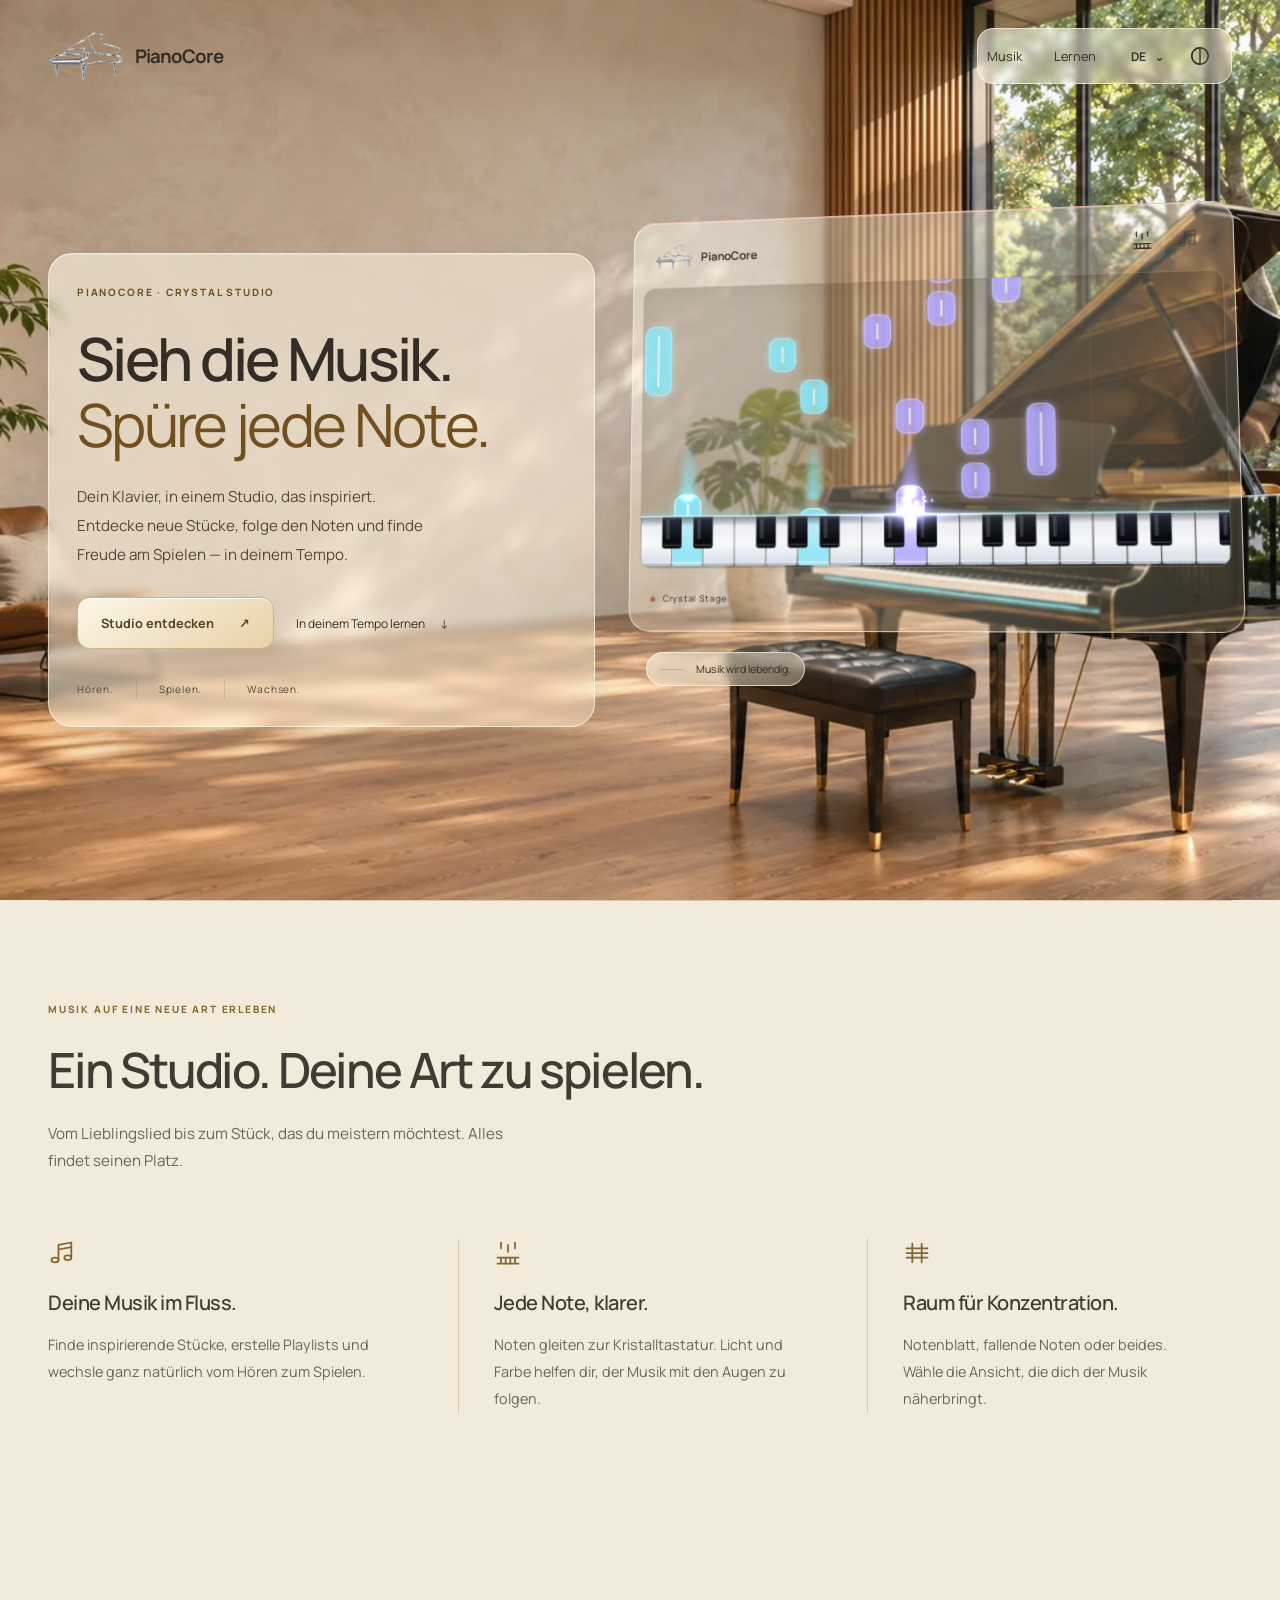
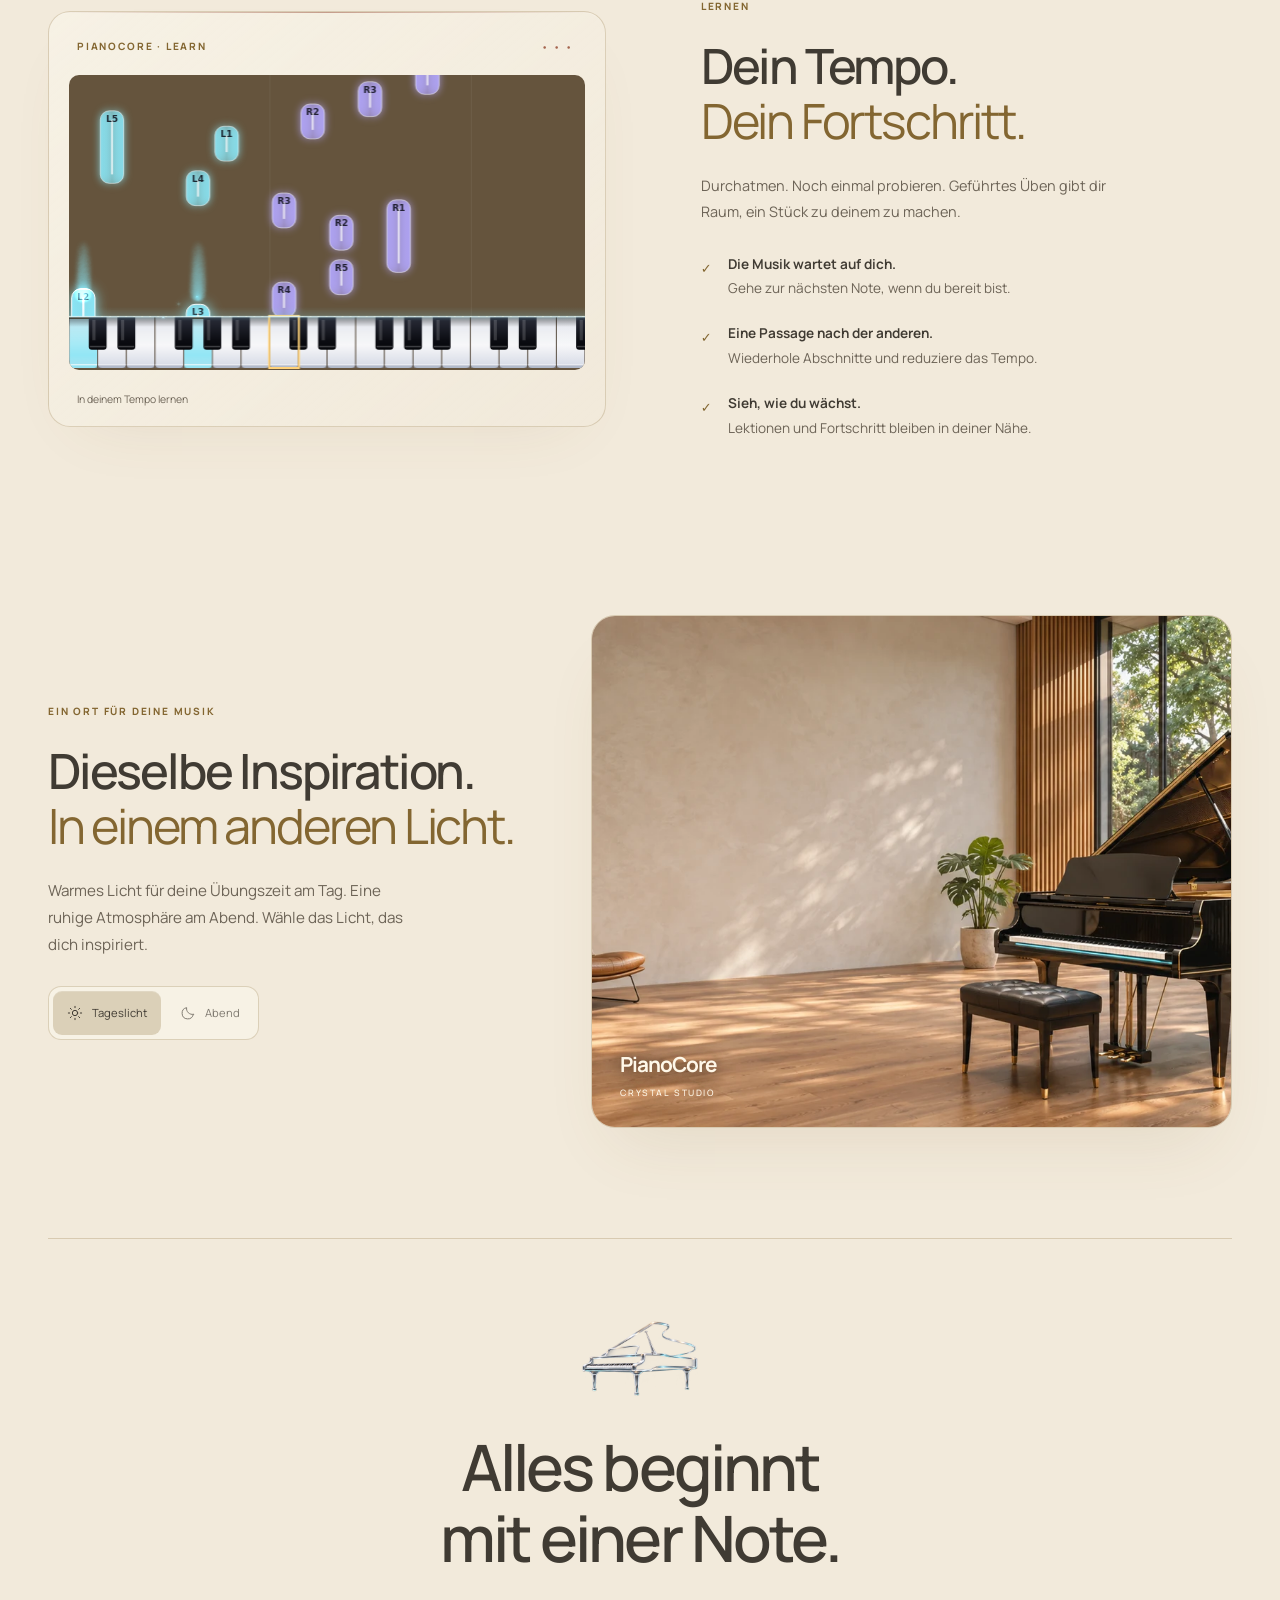
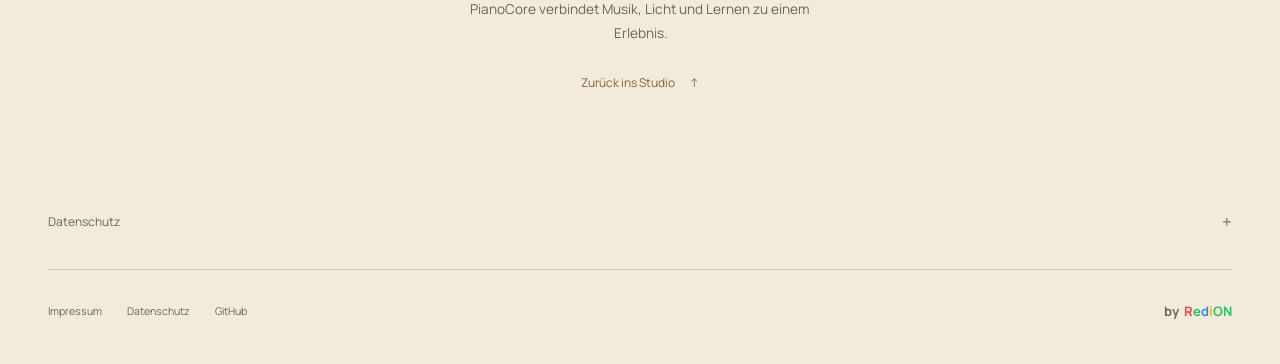
==== commit f72e58bd: "Add piano studio backgrounds behind clear product glass" ====
--- a/src/piano_core/web/static/about/de.html
+++ b/src/piano_core/web/static/about/de.html
@@ -1,9 +1,9 @@
 <!doctype html>
 <html lang="de"><head><meta charset="utf-8"><meta name="viewport" content="width=device-width, initial-scale=1"><meta name="color-scheme" content="light dark"><meta name="theme-color" content="#244b49"><title>PianoCore · Crystal Studio</title><meta name="description" content="Dein Klavier, in einem Studio, das inspiriert. Entdecke neue Stücke, folge den Noten und finde Freude am Spielen — in deinem Tempo."><link rel="canonical" href="https://www.redioncekrezi.de/app-sites/pianocore/de.html"><meta property="og:title" content="PianoCore · Crystal Studio"><meta property="og:description" content="Dein Klavier, in einem Studio, das inspiriert. Entdecke neue Stücke, folge den Noten und finde Freude am Spielen — in deinem Tempo."><link rel="alternate" hreflang="sq" href="./sq.html"><link rel="alternate" hreflang="en" href="./en.html"><link rel="alternate" hreflang="de" href="./de.html"><link rel="alternate" hreflang="it" href="./it.html"><link rel="icon" href="./assets/favicon.png"><link rel="stylesheet" href="./site.css"><script type="module" src="./site.js"></script></head>
 <body><header class="site-header wrap"><div class="brand-group"><a class="native-back" href="/ui/#/home" aria-label="Zurück zu PianoCore" hidden>←</a><a class="brand" href="#home" aria-label="PianoCore"><img src="./assets/logo.png" alt="" width="360" height="238"><span>PianoCore</span></a></div><div class="header-right"><nav class="section-nav" aria-label="PianoCore"><a href="#studio">Musik</a><a href="#learn">Lernen</a></nav><div class="preferences"><details class="language-menu"><summary aria-label="Sprache">DE<span aria-hidden="true">⌄</span></summary><nav aria-label="Sprache"><a href="./sq.html" lang="sq" hreflang="sq">Shqip</a><a href="./en.html" lang="en" hreflang="en">English</a><a href="./de.html" lang="de" hreflang="de" aria-current="page">Deutsch</a><a href="./it.html" lang="it" hreflang="it">Italiano</a></nav></details><details class="theme-menu"><summary aria-label="Darstellung"><span data-theme-icon><svg viewBox="0 0 24 24" fill="none" stroke="currentColor" stroke-width="1.5" stroke-linecap="round" stroke-linejoin="round" aria-hidden="true"><path d="M12 3a9 9 0 1 0 0 18z"/><circle cx="12" cy="12" r="9"/></svg></span></summary><div role="group" aria-label="Darstellung"><button type="button" data-theme="auto" aria-label="Automatische Darstellung" title="Automatische Darstellung" aria-pressed="false"><svg viewBox="0 0 24 24" fill="none" stroke="currentColor" stroke-width="1.5" stroke-linecap="round" stroke-linejoin="round" aria-hidden="true"><path d="M12 3a9 9 0 1 0 0 18z"/><circle cx="12" cy="12" r="9"/></svg></button><button type="button" data-theme="light" aria-label="Helle Darstellung" title="Helle Darstellung" aria-pressed="false"><svg viewBox="0 0 24 24" fill="none" stroke="currentColor" stroke-width="1.5" stroke-linecap="round" stroke-linejoin="round" aria-hidden="true"><circle cx="12" cy="12" r="4"/><path d="M12 2v2m0 16v2M2 12h2m16 0h2M5 5l1.5 1.5m11 11L19 19M5 19l1.5-1.5m11-11L19 5"/></svg></button><button type="button" data-theme="dark" aria-label="Dunkle Darstellung" title="Dunkle Darstellung" aria-pressed="false"><svg viewBox="0 0 24 24" fill="none" stroke="currentColor" stroke-width="1.5" stroke-linecap="round" stroke-linejoin="round" aria-hidden="true"><path d="M20 14A8.5 8.5 0 0 1 10 4a8.5 8.5 0 1 0 10 10Z"/></svg></button></div></details></div></div></header>
-<main><section class="hero wrap" id="home"><div class="hero-copy"><p class="eyebrow">PianoCore · Crystal Studio</p><h1>Sieh die Musik.<br><em>Spüre jede Note.</em></h1><p class="intro">Dein Klavier, in einem Studio, das inspiriert. Entdecke neue Stücke, folge den Noten und finde Freude am Spielen — in deinem Tempo.</p><div class="actions"><a class="button primary" href="#studio">Studio entdecken<span aria-hidden="true">↗</span></a><a class="text-link" href="#learn">In deinem Tempo lernen<span aria-hidden="true">↓</span></a></div><p class="hero-motto"><span>Hören.</span><span>Spielen.</span><span>Wachsen.</span></p></div>
+<main><div class="hero-scene"><section class="hero wrap" id="home"><div class="hero-copy"><p class="eyebrow">PianoCore · Crystal Studio</p><h1>Sieh die Musik.<br><em>Spüre jede Note.</em></h1><p class="intro">Dein Klavier, in einem Studio, das inspiriert. Entdecke neue Stücke, folge den Noten und finde Freude am Spielen — in deinem Tempo.</p><div class="actions"><a class="button primary" href="#studio">Studio entdecken<span aria-hidden="true">↗</span></a><a class="text-link" href="#learn">In deinem Tempo lernen<span aria-hidden="true">↓</span></a></div><p class="hero-motto"><span>Hören.</span><span>Spielen.</span><span>Wachsen.</span></p></div>
 <figure class="hero-art"><div class="stage-shell"><div class="stage-heading"><span class="stage-brand"><img src="./assets/logo.png" alt="" width="360" height="238">PianoCore</span><div class="stage-choices" role="group" aria-label="Crystal Stage"><button data-stage-mode="music" aria-pressed="true" title="Noten ansehen"><svg viewBox="0 0 24 24" fill="none" stroke="currentColor" stroke-width="1.5" stroke-linecap="round" stroke-linejoin="round" aria-hidden="true"><path d="M6 3v5m6-3v6m6-8v5M3 16h18M3 21h18M6 16v5m4-5v5m4-5v5m4-5v5"/></svg></button><button data-stage-mode="practice" aria-pressed="false" title="Geführtes Üben ansehen"><svg viewBox="0 0 24 24" fill="none" stroke="currentColor" stroke-width="1.5" stroke-linecap="round" stroke-linejoin="round" aria-hidden="true"><path d="M9 18V5l11-2v13M9 9l11-2"/><ellipse cx="6" cy="18" rx="3" ry="2"/><ellipse cx="17" cy="16" rx="3" ry="2"/></svg></button></div></div><div class="stage-viewport"><canvas id="crystal-stage" role="img" aria-label="Illustration mit dem Crystal-Stage-Visualizer von PianoCore"></canvas><noscript><img src="./assets/app-preview.webp" alt="PianoCore Crystal Studio" width="1280" height="720"></noscript></div><div class="stage-footer"><span><i aria-hidden="true"></i>Crystal Stage</span><button class="motion-toggle" aria-label="Bewegung pausieren" data-pause="Bewegung pausieren" data-resume="Bewegung fortsetzen" aria-pressed="false"><span aria-hidden="true">Ⅱ</span></button></div></div><figcaption><span class="caption-line" aria-hidden="true"></span>Musik wird lebendig.</figcaption></figure></section>
-<section class="studio-section wrap" id="studio"><div class="section-heading"><p class="eyebrow">Musik auf eine neue Art erleben</p><h2>Ein Studio. Deine Art zu spielen.</h2><p>Vom Lieblingslied bis zum Stück, das du meistern möchtest. Alles findet seinen Platz.</p></div><div class="features"><article><span class="feature-icon"><svg viewBox="0 0 24 24" fill="none" stroke="currentColor" stroke-width="1.5" stroke-linecap="round" stroke-linejoin="round" aria-hidden="true"><path d="M9 18V5l11-2v13M9 9l11-2"/><ellipse cx="6" cy="18" rx="3" ry="2"/><ellipse cx="17" cy="16" rx="3" ry="2"/></svg></span><h3>Deine Musik im Fluss.</h3><p>Finde inspirierende Stücke, erstelle Playlists und wechsle ganz natürlich vom Hören zum Spielen.</p></article><article><span class="feature-icon"><svg viewBox="0 0 24 24" fill="none" stroke="currentColor" stroke-width="1.5" stroke-linecap="round" stroke-linejoin="round" aria-hidden="true"><path d="M6 3v5m6-3v6m6-8v5M3 16h18M3 21h18M6 16v5m4-5v5m4-5v5m4-5v5"/></svg></span><h3>Jede Note, klarer.</h3><p>Noten gleiten zur Kristalltastatur. Licht und Farbe helfen dir, der Musik mit den Augen zu folgen.</p></article><article><span class="feature-icon"><svg viewBox="0 0 24 24" fill="none" stroke="currentColor" stroke-width="1.5" stroke-linecap="round" stroke-linejoin="round" aria-hidden="true"><path d="M3 8h18M3 12h18M3 16h18M8 4v16M16 4v16"/></svg></span><h3>Raum für Konzentration.</h3><p>Notenblatt, fallende Noten oder beides. Wähle die Ansicht, die dich der Musik näherbringt.</p></article></div></section>
+</div><section class="studio-section wrap" id="studio"><div class="section-heading"><p class="eyebrow">Musik auf eine neue Art erleben</p><h2>Ein Studio. Deine Art zu spielen.</h2><p>Vom Lieblingslied bis zum Stück, das du meistern möchtest. Alles findet seinen Platz.</p></div><div class="features"><article><span class="feature-icon"><svg viewBox="0 0 24 24" fill="none" stroke="currentColor" stroke-width="1.5" stroke-linecap="round" stroke-linejoin="round" aria-hidden="true"><path d="M9 18V5l11-2v13M9 9l11-2"/><ellipse cx="6" cy="18" rx="3" ry="2"/><ellipse cx="17" cy="16" rx="3" ry="2"/></svg></span><h3>Deine Musik im Fluss.</h3><p>Finde inspirierende Stücke, erstelle Playlists und wechsle ganz natürlich vom Hören zum Spielen.</p></article><article><span class="feature-icon"><svg viewBox="0 0 24 24" fill="none" stroke="currentColor" stroke-width="1.5" stroke-linecap="round" stroke-linejoin="round" aria-hidden="true"><path d="M6 3v5m6-3v6m6-8v5M3 16h18M3 21h18M6 16v5m4-5v5m4-5v5m4-5v5"/></svg></span><h3>Jede Note, klarer.</h3><p>Noten gleiten zur Kristalltastatur. Licht und Farbe helfen dir, der Musik mit den Augen zu folgen.</p></article><article><span class="feature-icon"><svg viewBox="0 0 24 24" fill="none" stroke="currentColor" stroke-width="1.5" stroke-linecap="round" stroke-linejoin="round" aria-hidden="true"><path d="M3 8h18M3 12h18M3 16h18M8 4v16M16 4v16"/></svg></span><h3>Raum für Konzentration.</h3><p>Notenblatt, fallende Noten oder beides. Wähle die Ansicht, die dich der Musik näherbringt.</p></article></div></section>
 <section class="learn-section wrap" id="learn"><figure class="practice-art"><div class="practice-heading"><span class="eyebrow">PianoCore · Learn</span><span class="practice-dots" aria-hidden="true">•••</span></div><canvas id="practice-stage" role="img" aria-label="Geführtes Üben · beleuchtete Tastatur und Noten"></canvas><figcaption>In deinem Tempo lernen</figcaption></figure><div class="learn-copy"><p class="eyebrow">Lernen</p><h2>Dein Tempo.<br><em>Dein Fortschritt.</em></h2><p class="section-intro">Durchatmen. Noch einmal probieren. Geführtes Üben gibt dir Raum, ein Stück zu deinem zu machen.</p><ul><li><span class="check" aria-hidden="true">✓</span><div><h3>Die Musik wartet auf dich.</h3><p>Gehe zur nächsten Note, wenn du bereit bist.</p></div></li><li><span class="check" aria-hidden="true">✓</span><div><h3>Eine Passage nach der anderen.</h3><p>Wiederhole Abschnitte und reduziere das Tempo.</p></div></li><li><span class="check" aria-hidden="true">✓</span><div><h3>Sieh, wie du wächst.</h3><p>Lektionen und Fortschritt bleiben in deiner Nähe.</p></div></li></ul></div></section>
 <section class="scene-section wrap" id="atmosphere"><div class="scene-copy"><p class="eyebrow">Ein Ort für deine Musik</p><h2>Dieselbe Inspiration.<br><em>In einem anderen Licht.</em></h2><p>Warmes Licht für deine Übungszeit am Tag. Eine ruhige Atmosphäre am Abend. Wähle das Licht, das dich inspiriert.</p><div class="scene-switch" role="group" aria-label="Darstellung"><button data-scene-theme="light" aria-pressed="false"><svg viewBox="0 0 24 24" fill="none" stroke="currentColor" stroke-width="1.5" stroke-linecap="round" stroke-linejoin="round" aria-hidden="true"><circle cx="12" cy="12" r="4"/><path d="M12 2v2m0 16v2M2 12h2m16 0h2M5 5l1.5 1.5m11 11L19 19M5 19l1.5-1.5m11-11L19 5"/></svg>Tageslicht</button><button data-scene-theme="dark" aria-pressed="false"><svg viewBox="0 0 24 24" fill="none" stroke="currentColor" stroke-width="1.5" stroke-linecap="round" stroke-linejoin="round" aria-hidden="true"><path d="M20 14A8.5 8.5 0 0 1 10 4a8.5 8.5 0 1 0 10 10Z"/></svg>Abend</button></div></div><figure class="studio-photo"><picture><source media="(max-width: 600px)" srcset="./assets/studio-day-tall.webp"><img class="photo-day" src="./assets/studio-day-wide.webp" alt="PianoCore · Tageslicht" width="1280" height="720" loading="lazy"></picture><picture><source media="(max-width: 600px)" srcset="./assets/studio-night-tall.webp"><img class="photo-night" src="./assets/studio-night-wide.webp" alt="PianoCore · Abend" width="1280" height="720" loading="lazy"></picture><span class="photo-wordmark">PianoCore<span>Crystal Studio</span></span></figure></section>
 <section class="closing wrap"><img src="./assets/logo.png" alt="" width="360" height="238" loading="lazy"><h2>Alles beginnt<br>mit einer Note.</h2><p>PianoCore verbindet Musik, Licht und Lernen zu einem Erlebnis.</p><a class="text-link" href="#home">Zurück ins Studio<span aria-hidden="true">↑</span></a></section><details class="privacy wrap" id="privacy"><summary>Datenschutz</summary><p>Diese Website stellt PianoCore vor. Nur deine Darstellungseinstellung wird in diesem Browser gespeichert. Die musikalische Illustration läuft ohne Ton.</p></details></main>
--- a/src/piano_core/web/static/about/site.css
+++ b/src/piano_core/web/static/about/site.css
@@ -13,3 +13,35 @@
 .stage-choices button,.motion-toggle{width:44px;height:44px}.features p{font-size:.9rem}.learn-copy li p{font-size:.85rem}.scene-copy p:not(.eyebrow){font-size:.95rem}@media(max-width:760px){.features p{font-size:.88rem}}
 
 .hero:after{max-height:560px}
+
+/* Clear glass over the approved piano studio photography. */
+html{--studio-bg:url("./assets/studio-night-wide.webp");--photo-text:#fff9ed;--photo-muted:#f0e9dc;--photo-accent:#f0d3a8;--copy-glass:linear-gradient(145deg,rgb(14 49 46/.48),rgb(24 59 56/.29));--frame-glass:linear-gradient(135deg,rgb(181 230 217/.16),rgb(15 51 45/.16));--glass-line:rgb(236 255 241/.38)}
+html[data-theme=light]{--studio-bg:url("./assets/studio-day-wide.webp");--photo-text:#342d25;--photo-muted:#51483a;--photo-accent:#71501f;--copy-glass:linear-gradient(145deg,rgb(255 251 235/.58),rgb(252 240 213/.36));--frame-glass:linear-gradient(135deg,rgb(255 251 237/.46),rgb(242 219 174/.16));--glass-line:rgb(255 251 232/.65)}
+body{position:relative;background-image:none}
+.site-header{position:absolute;top:0;left:50%;transform:translateX(-50%);color:var(--photo-text)}
+.section-nav a{color:var(--photo-text)}
+.hero-scene{background-image:var(--studio-bg);background-position:center;background-size:cover;position:relative}
+.hero{min-height:max(860px,100svh);padding:165px 0 85px;gap:35px;align-items:center}
+.hero:after{display:none}
+.hero-copy{padding:30px 28px 27px;border:1px solid var(--glass-line);border-radius:24px;background:var(--copy-glass);box-shadow:inset 0 1px 0 rgb(255 255 255/.24),0 20px 55px rgb(17 32 24/.12);backdrop-filter:blur(5px);color:var(--photo-text)}
+.hero h1{font-size:clamp(2.8rem,4.65vw,4.8rem)}
+.hero em,.hero .eyebrow{color:var(--photo-accent)}
+.hero .intro,.hero-motto{color:var(--photo-muted)}
+.hero .intro{font-size:.95rem;margin-top:24px}
+.hero .actions{gap:12px 22px;margin-top:28px}
+.hero-motto{margin-top:32px}
+.hero-art{align-self:start;margin-top:18px;color:var(--photo-text)}
+.stage-shell{background:var(--frame-glass);border-color:var(--glass-line);backdrop-filter:blur(3px);box-shadow:inset 0 1px 1px rgb(255 255 255/.38),0 28px 60px -25px rgb(14 30 25/.24)}
+.stage-viewport{height:290px;background:rgb(10 30 27/.22);box-shadow:inset 0 0 25px rgb(3 20 15/.08)}
+.stage-viewport:before{background:none}
+html[data-theme=light] .stage-viewport{background:rgb(61 43 22/.19)}
+.hero-art figcaption{color:var(--photo-text);width:fit-content;padding:7px 13px;border:1px solid var(--glass-line);border-radius:30px;background:var(--copy-glass);backdrop-filter:blur(4px)}
+.hero .caption-line{background:#ed9b91}
+.preferences details[open] summary{background:var(--copy-glass);backdrop-filter:blur(8px)}
+.language-menu nav,.theme-menu>div{color:var(--text)}
+@media(min-width:1600px){.hero{gap:65px}.hero-copy{padding:38px}.hero-art{margin-top:20px}.stage-viewport{height:350px}}
+@media(max-width:1050px) and (min-width:761px){.hero{gap:25px}.hero-copy{padding:25px 22px}.hero h1{font-size:3rem}.hero .actions{align-items:flex-start;flex-direction:column;gap:5px}.stage-viewport{height:280px}}
+@media(max-width:760px){html{--studio-bg:url("./assets/studio-night-tall.webp")}html[data-theme=light]{--studio-bg:url("./assets/studio-day-tall.webp")}.hero-scene{background-position:center center}.hero{min-height:1100px;padding:120px 0 90px;gap:30px}.hero-copy{padding:25px 23px;border-radius:22px}.hero h1{font-size:clamp(2.4rem,8.8vw,3.6rem)}.hero .intro{font-size:.88rem;margin-top:20px}.hero .actions{gap:9px 14px;margin-top:23px}.hero .text-link{font-size:.65rem}.hero-motto{margin-top:24px;font-size:.55rem;gap:15px}.hero-motto span+span{padding-left:15px}.hero-art{margin:0;align-self:stretch;padding-left:3px}.stage-viewport{height:270px}.hero-art figcaption{margin-top:18px}.stage-shell{backdrop-filter:blur(2px)}}
+@media(max-width:360px){.hero-copy{padding:23px 18px}.hero h1{font-size:2.18rem}.hero .actions{align-items:flex-start;flex-direction:column;gap:3px}.hero .intro{font-size:.85rem}.stage-viewport{height:245px}.hero{min-height:1100px}}
+
+.header-right{padding:5px 9px;gap:30px;border:1px solid var(--glass-line);border-radius:16px;background:var(--copy-glass);backdrop-filter:blur(3px)}.stage-shell{backdrop-filter:blur(1px)}@media(max-width:760px){.header-right{gap:8px}.stage-shell{backdrop-filter:blur(1px)}}
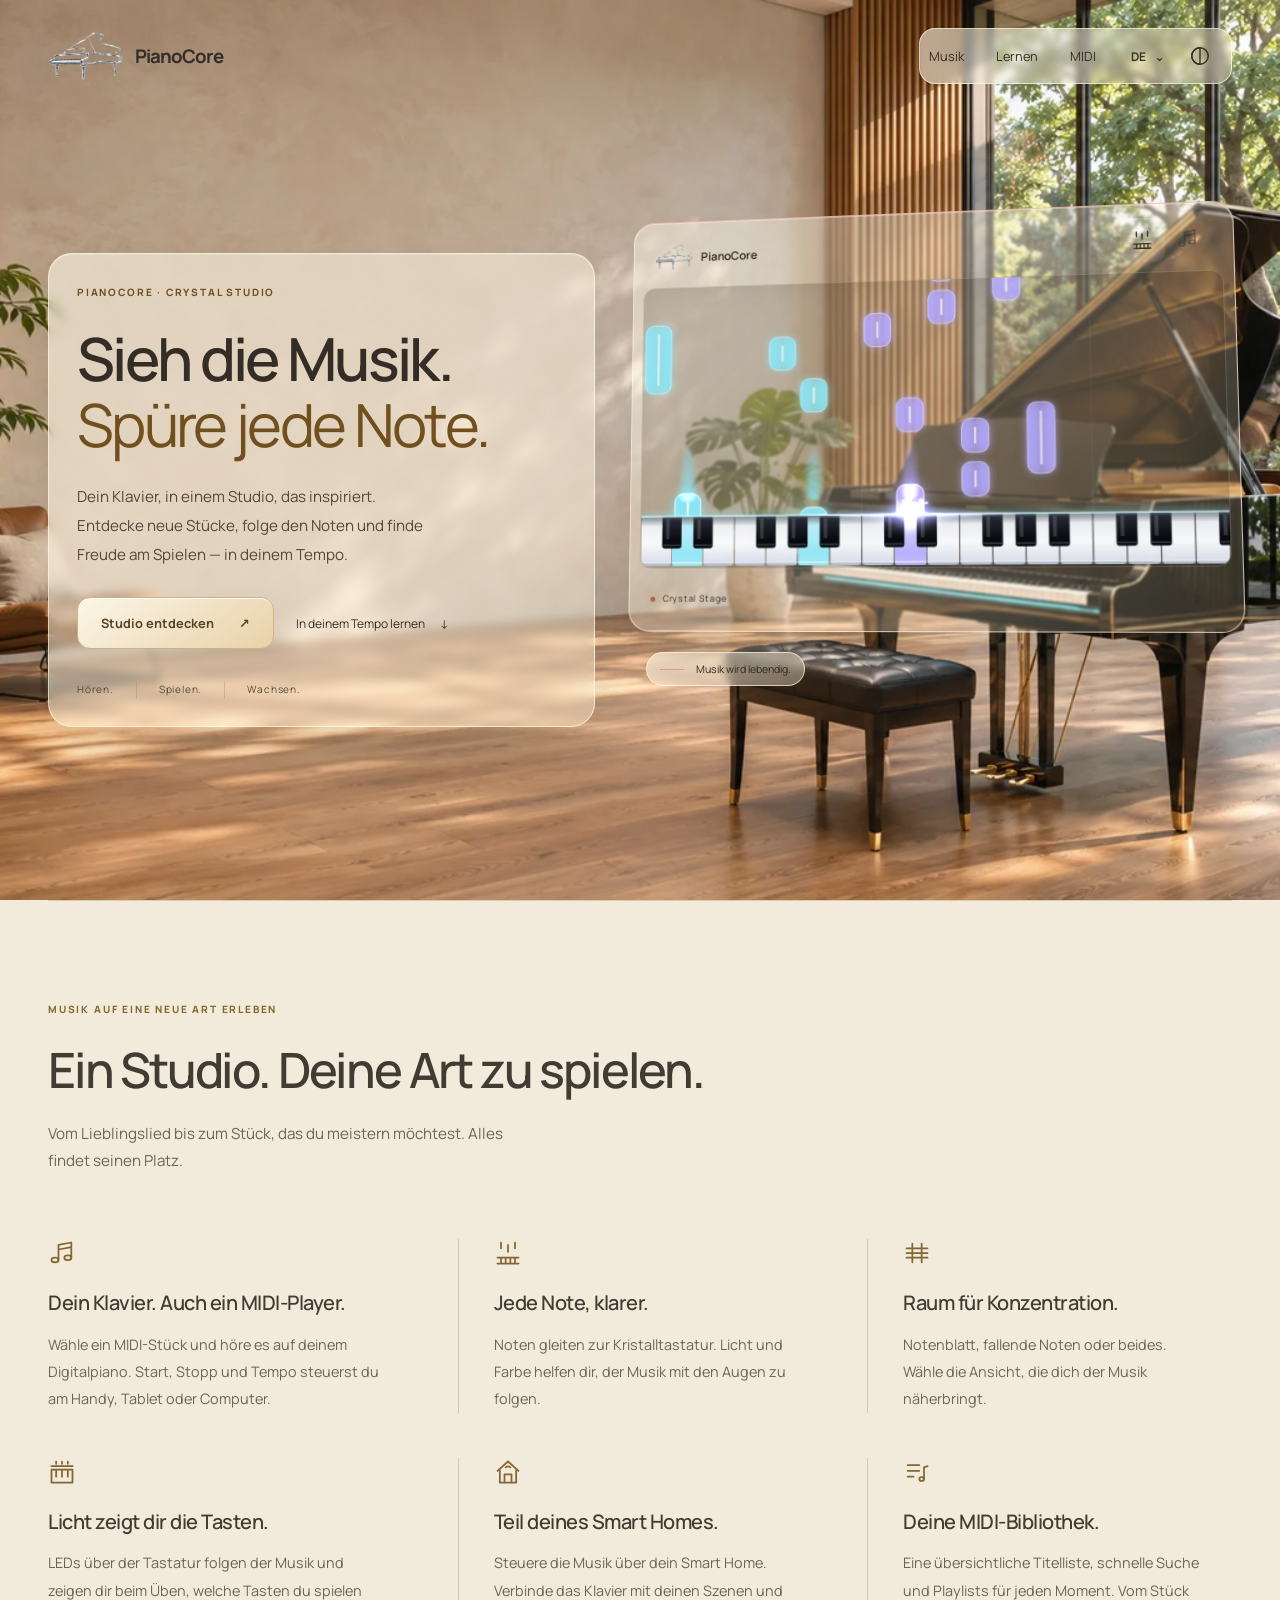
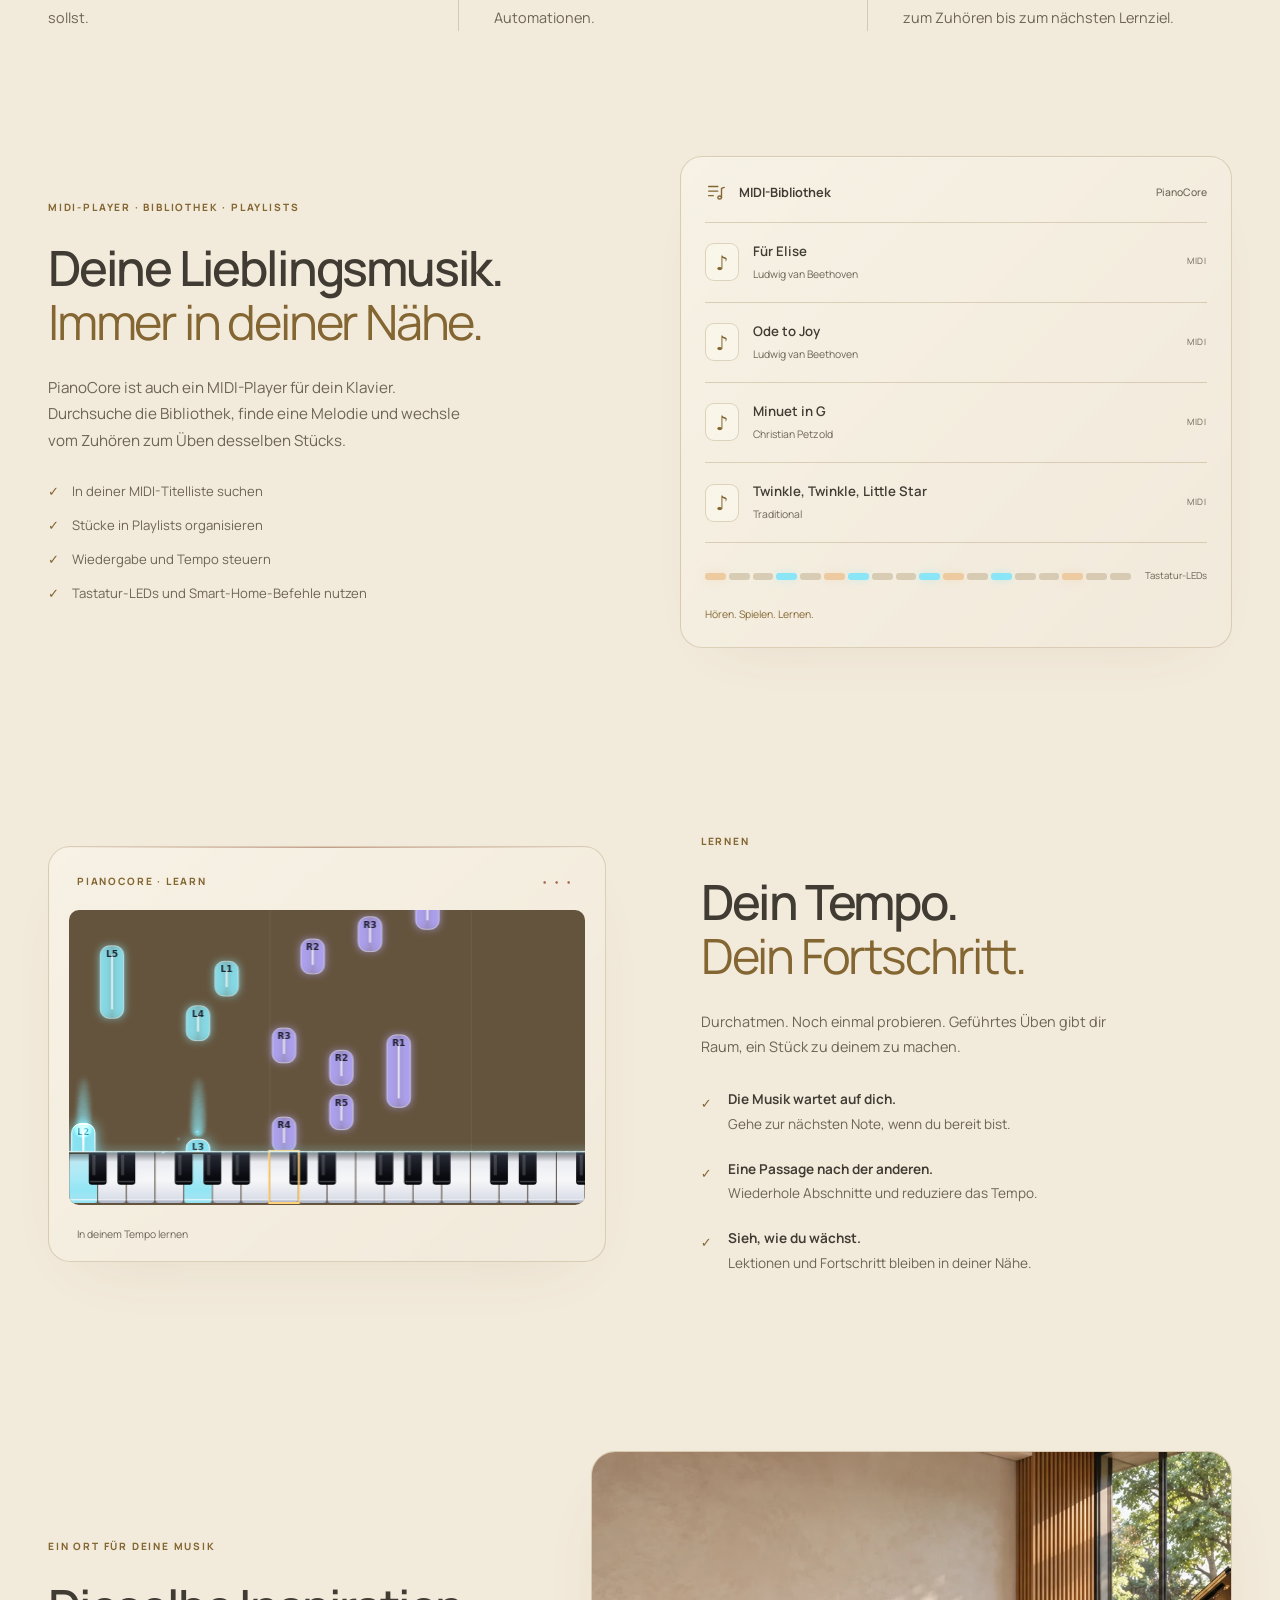
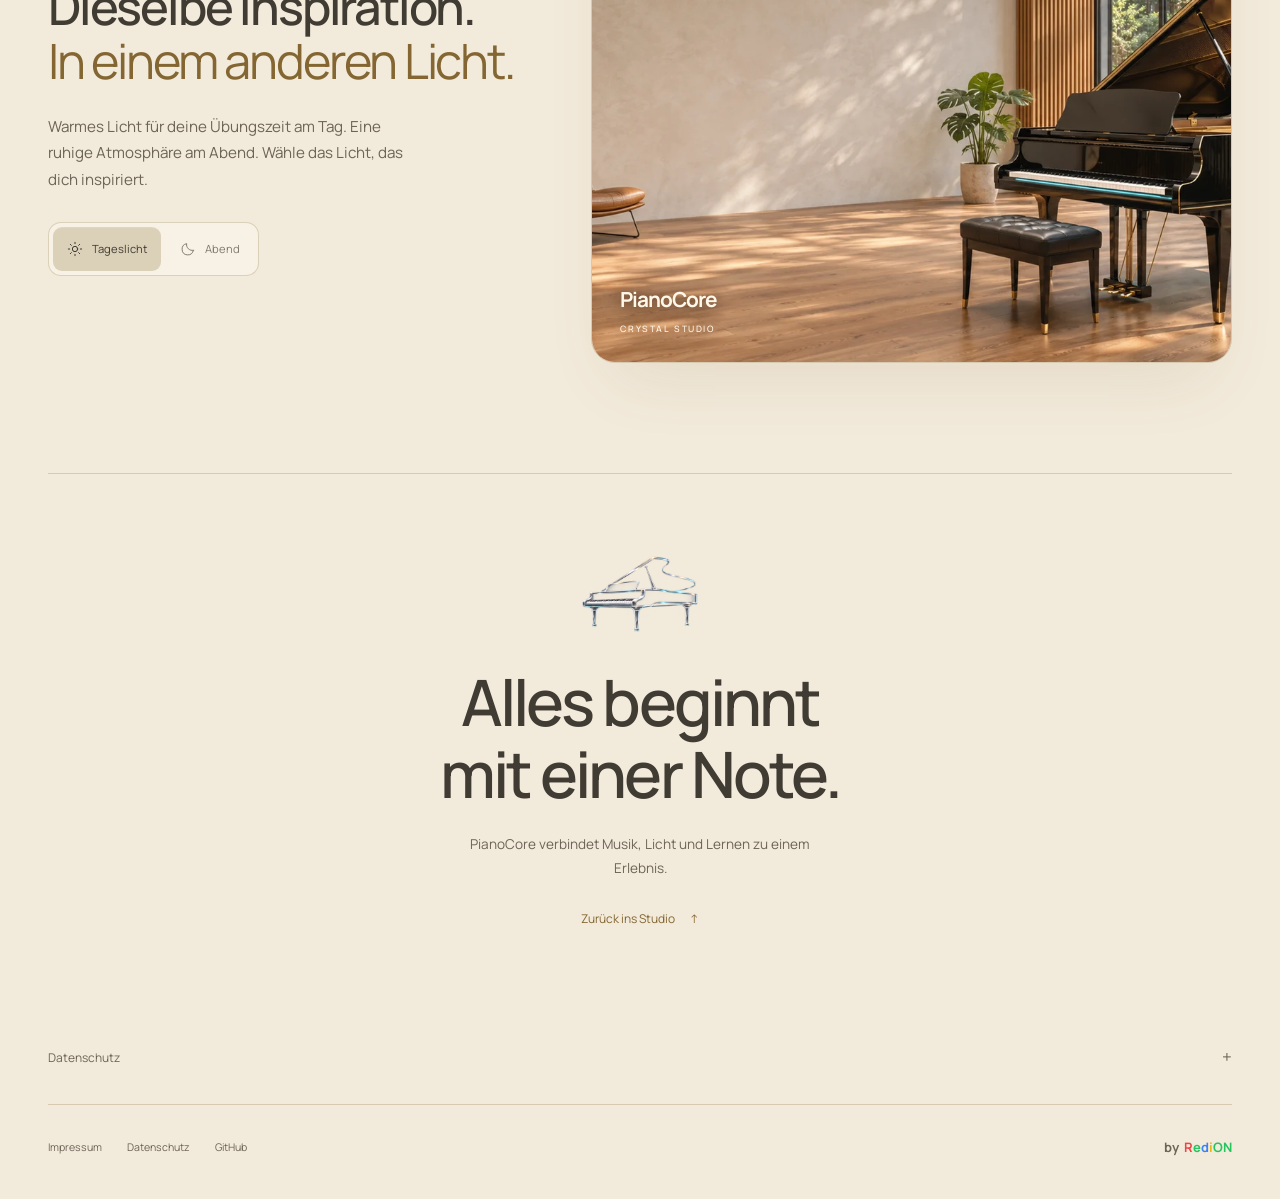
==== commit abf36716: "Present PianoCore MIDI player, keyboard LEDs and smart-home control" ====
--- a/src/piano_core/web/static/about/de.html
+++ b/src/piano_core/web/static/about/de.html
@@ -1,9 +1,10 @@
 <!doctype html>
 <html lang="de"><head><meta charset="utf-8"><meta name="viewport" content="width=device-width, initial-scale=1"><meta name="color-scheme" content="light dark"><meta name="theme-color" content="#244b49"><title>PianoCore · Crystal Studio</title><meta name="description" content="Dein Klavier, in einem Studio, das inspiriert. Entdecke neue Stücke, folge den Noten und finde Freude am Spielen — in deinem Tempo."><link rel="canonical" href="https://www.redioncekrezi.de/app-sites/pianocore/de.html"><meta property="og:title" content="PianoCore · Crystal Studio"><meta property="og:description" content="Dein Klavier, in einem Studio, das inspiriert. Entdecke neue Stücke, folge den Noten und finde Freude am Spielen — in deinem Tempo."><link rel="alternate" hreflang="sq" href="./sq.html"><link rel="alternate" hreflang="en" href="./en.html"><link rel="alternate" hreflang="de" href="./de.html"><link rel="alternate" hreflang="it" href="./it.html"><link rel="icon" href="./assets/favicon.png"><link rel="stylesheet" href="./site.css"><script type="module" src="./site.js"></script></head>
-<body><header class="site-header wrap"><div class="brand-group"><a class="native-back" href="/ui/#/home" aria-label="Zurück zu PianoCore" hidden>←</a><a class="brand" href="#home" aria-label="PianoCore"><img src="./assets/logo.png" alt="" width="360" height="238"><span>PianoCore</span></a></div><div class="header-right"><nav class="section-nav" aria-label="PianoCore"><a href="#studio">Musik</a><a href="#learn">Lernen</a></nav><div class="preferences"><details class="language-menu"><summary aria-label="Sprache">DE<span aria-hidden="true">⌄</span></summary><nav aria-label="Sprache"><a href="./sq.html" lang="sq" hreflang="sq">Shqip</a><a href="./en.html" lang="en" hreflang="en">English</a><a href="./de.html" lang="de" hreflang="de" aria-current="page">Deutsch</a><a href="./it.html" lang="it" hreflang="it">Italiano</a></nav></details><details class="theme-menu"><summary aria-label="Darstellung"><span data-theme-icon><svg viewBox="0 0 24 24" fill="none" stroke="currentColor" stroke-width="1.5" stroke-linecap="round" stroke-linejoin="round" aria-hidden="true"><path d="M12 3a9 9 0 1 0 0 18z"/><circle cx="12" cy="12" r="9"/></svg></span></summary><div role="group" aria-label="Darstellung"><button type="button" data-theme="auto" aria-label="Automatische Darstellung" title="Automatische Darstellung" aria-pressed="false"><svg viewBox="0 0 24 24" fill="none" stroke="currentColor" stroke-width="1.5" stroke-linecap="round" stroke-linejoin="round" aria-hidden="true"><path d="M12 3a9 9 0 1 0 0 18z"/><circle cx="12" cy="12" r="9"/></svg></button><button type="button" data-theme="light" aria-label="Helle Darstellung" title="Helle Darstellung" aria-pressed="false"><svg viewBox="0 0 24 24" fill="none" stroke="currentColor" stroke-width="1.5" stroke-linecap="round" stroke-linejoin="round" aria-hidden="true"><circle cx="12" cy="12" r="4"/><path d="M12 2v2m0 16v2M2 12h2m16 0h2M5 5l1.5 1.5m11 11L19 19M5 19l1.5-1.5m11-11L19 5"/></svg></button><button type="button" data-theme="dark" aria-label="Dunkle Darstellung" title="Dunkle Darstellung" aria-pressed="false"><svg viewBox="0 0 24 24" fill="none" stroke="currentColor" stroke-width="1.5" stroke-linecap="round" stroke-linejoin="round" aria-hidden="true"><path d="M20 14A8.5 8.5 0 0 1 10 4a8.5 8.5 0 1 0 10 10Z"/></svg></button></div></details></div></div></header>
+<body><header class="site-header wrap"><div class="brand-group"><a class="native-back" href="/ui/#/home" aria-label="Zurück zu PianoCore" hidden>←</a><a class="brand" href="#home" aria-label="PianoCore"><img src="./assets/logo.png" alt="" width="360" height="238"><span>PianoCore</span></a></div><div class="header-right"><nav class="section-nav" aria-label="PianoCore"><a href="#studio">Musik</a><a href="#learn">Lernen</a><a href="#midi-library">MIDI</a></nav><div class="preferences"><details class="language-menu"><summary aria-label="Sprache">DE<span aria-hidden="true">⌄</span></summary><nav aria-label="Sprache"><a href="./sq.html" lang="sq" hreflang="sq">Shqip</a><a href="./en.html" lang="en" hreflang="en">English</a><a href="./de.html" lang="de" hreflang="de" aria-current="page">Deutsch</a><a href="./it.html" lang="it" hreflang="it">Italiano</a></nav></details><details class="theme-menu"><summary aria-label="Darstellung"><span data-theme-icon><svg viewBox="0 0 24 24" fill="none" stroke="currentColor" stroke-width="1.5" stroke-linecap="round" stroke-linejoin="round" aria-hidden="true"><path d="M12 3a9 9 0 1 0 0 18z"/><circle cx="12" cy="12" r="9"/></svg></span></summary><div role="group" aria-label="Darstellung"><button type="button" data-theme="auto" aria-label="Automatische Darstellung" title="Automatische Darstellung" aria-pressed="false"><svg viewBox="0 0 24 24" fill="none" stroke="currentColor" stroke-width="1.5" stroke-linecap="round" stroke-linejoin="round" aria-hidden="true"><path d="M12 3a9 9 0 1 0 0 18z"/><circle cx="12" cy="12" r="9"/></svg></button><button type="button" data-theme="light" aria-label="Helle Darstellung" title="Helle Darstellung" aria-pressed="false"><svg viewBox="0 0 24 24" fill="none" stroke="currentColor" stroke-width="1.5" stroke-linecap="round" stroke-linejoin="round" aria-hidden="true"><circle cx="12" cy="12" r="4"/><path d="M12 2v2m0 16v2M2 12h2m16 0h2M5 5l1.5 1.5m11 11L19 19M5 19l1.5-1.5m11-11L19 5"/></svg></button><button type="button" data-theme="dark" aria-label="Dunkle Darstellung" title="Dunkle Darstellung" aria-pressed="false"><svg viewBox="0 0 24 24" fill="none" stroke="currentColor" stroke-width="1.5" stroke-linecap="round" stroke-linejoin="round" aria-hidden="true"><path d="M20 14A8.5 8.5 0 0 1 10 4a8.5 8.5 0 1 0 10 10Z"/></svg></button></div></details></div></div></header>
 <main><div class="hero-scene"><section class="hero wrap" id="home"><div class="hero-copy"><p class="eyebrow">PianoCore · Crystal Studio</p><h1>Sieh die Musik.<br><em>Spüre jede Note.</em></h1><p class="intro">Dein Klavier, in einem Studio, das inspiriert. Entdecke neue Stücke, folge den Noten und finde Freude am Spielen — in deinem Tempo.</p><div class="actions"><a class="button primary" href="#studio">Studio entdecken<span aria-hidden="true">↗</span></a><a class="text-link" href="#learn">In deinem Tempo lernen<span aria-hidden="true">↓</span></a></div><p class="hero-motto"><span>Hören.</span><span>Spielen.</span><span>Wachsen.</span></p></div>
 <figure class="hero-art"><div class="stage-shell"><div class="stage-heading"><span class="stage-brand"><img src="./assets/logo.png" alt="" width="360" height="238">PianoCore</span><div class="stage-choices" role="group" aria-label="Crystal Stage"><button data-stage-mode="music" aria-pressed="true" title="Noten ansehen"><svg viewBox="0 0 24 24" fill="none" stroke="currentColor" stroke-width="1.5" stroke-linecap="round" stroke-linejoin="round" aria-hidden="true"><path d="M6 3v5m6-3v6m6-8v5M3 16h18M3 21h18M6 16v5m4-5v5m4-5v5m4-5v5"/></svg></button><button data-stage-mode="practice" aria-pressed="false" title="Geführtes Üben ansehen"><svg viewBox="0 0 24 24" fill="none" stroke="currentColor" stroke-width="1.5" stroke-linecap="round" stroke-linejoin="round" aria-hidden="true"><path d="M9 18V5l11-2v13M9 9l11-2"/><ellipse cx="6" cy="18" rx="3" ry="2"/><ellipse cx="17" cy="16" rx="3" ry="2"/></svg></button></div></div><div class="stage-viewport"><canvas id="crystal-stage" role="img" aria-label="Illustration mit dem Crystal-Stage-Visualizer von PianoCore"></canvas><noscript><img src="./assets/app-preview.webp" alt="PianoCore Crystal Studio" width="1280" height="720"></noscript></div><div class="stage-footer"><span><i aria-hidden="true"></i>Crystal Stage</span><button class="motion-toggle" aria-label="Bewegung pausieren" data-pause="Bewegung pausieren" data-resume="Bewegung fortsetzen" aria-pressed="false"><span aria-hidden="true">Ⅱ</span></button></div></div><figcaption><span class="caption-line" aria-hidden="true"></span>Musik wird lebendig.</figcaption></figure></section>
-</div><section class="studio-section wrap" id="studio"><div class="section-heading"><p class="eyebrow">Musik auf eine neue Art erleben</p><h2>Ein Studio. Deine Art zu spielen.</h2><p>Vom Lieblingslied bis zum Stück, das du meistern möchtest. Alles findet seinen Platz.</p></div><div class="features"><article><span class="feature-icon"><svg viewBox="0 0 24 24" fill="none" stroke="currentColor" stroke-width="1.5" stroke-linecap="round" stroke-linejoin="round" aria-hidden="true"><path d="M9 18V5l11-2v13M9 9l11-2"/><ellipse cx="6" cy="18" rx="3" ry="2"/><ellipse cx="17" cy="16" rx="3" ry="2"/></svg></span><h3>Deine Musik im Fluss.</h3><p>Finde inspirierende Stücke, erstelle Playlists und wechsle ganz natürlich vom Hören zum Spielen.</p></article><article><span class="feature-icon"><svg viewBox="0 0 24 24" fill="none" stroke="currentColor" stroke-width="1.5" stroke-linecap="round" stroke-linejoin="round" aria-hidden="true"><path d="M6 3v5m6-3v6m6-8v5M3 16h18M3 21h18M6 16v5m4-5v5m4-5v5m4-5v5"/></svg></span><h3>Jede Note, klarer.</h3><p>Noten gleiten zur Kristalltastatur. Licht und Farbe helfen dir, der Musik mit den Augen zu folgen.</p></article><article><span class="feature-icon"><svg viewBox="0 0 24 24" fill="none" stroke="currentColor" stroke-width="1.5" stroke-linecap="round" stroke-linejoin="round" aria-hidden="true"><path d="M3 8h18M3 12h18M3 16h18M8 4v16M16 4v16"/></svg></span><h3>Raum für Konzentration.</h3><p>Notenblatt, fallende Noten oder beides. Wähle die Ansicht, die dich der Musik näherbringt.</p></article></div></section>
+</div><section class="studio-section wrap" id="studio"><div class="section-heading"><p class="eyebrow">Musik auf eine neue Art erleben</p><h2>Ein Studio. Deine Art zu spielen.</h2><p>Vom Lieblingslied bis zum Stück, das du meistern möchtest. Alles findet seinen Platz.</p></div><div class="features"><article><span class="feature-icon"><svg viewBox="0 0 24 24" fill="none" stroke="currentColor" stroke-width="1.5" stroke-linecap="round" stroke-linejoin="round" aria-hidden="true"><path d="M9 18V5l11-2v13M9 9l11-2"/><ellipse cx="6" cy="18" rx="3" ry="2"/><ellipse cx="17" cy="16" rx="3" ry="2"/></svg></span><h3>Dein Klavier. Auch ein MIDI-Player.</h3><p>Wähle ein MIDI-Stück und höre es auf deinem Digitalpiano. Start, Stopp und Tempo steuerst du am Handy, Tablet oder Computer.</p></article><article><span class="feature-icon"><svg viewBox="0 0 24 24" fill="none" stroke="currentColor" stroke-width="1.5" stroke-linecap="round" stroke-linejoin="round" aria-hidden="true"><path d="M6 3v5m6-3v6m6-8v5M3 16h18M3 21h18M6 16v5m4-5v5m4-5v5m4-5v5"/></svg></span><h3>Jede Note, klarer.</h3><p>Noten gleiten zur Kristalltastatur. Licht und Farbe helfen dir, der Musik mit den Augen zu folgen.</p></article><article><span class="feature-icon"><svg viewBox="0 0 24 24" fill="none" stroke="currentColor" stroke-width="1.5" stroke-linecap="round" stroke-linejoin="round" aria-hidden="true"><path d="M3 8h18M3 12h18M3 16h18M8 4v16M16 4v16"/></svg></span><h3>Raum für Konzentration.</h3><p>Notenblatt, fallende Noten oder beides. Wähle die Ansicht, die dich der Musik näherbringt.</p></article><article data-capability="led"><span class="feature-icon"><svg viewBox="0 0 24 24" fill="none" stroke="currentColor" stroke-width="1.5" stroke-linecap="round" stroke-linejoin="round" aria-hidden="true"><path d="M3 10h18v11H3zM7 10v6m5-6v6m5-6v6M7 3v2m5-2v2m5-2v2"/><path d="M3 7h18"/></svg></span><h3>Licht zeigt dir die Tasten.</h3><p>LEDs über der Tastatur folgen der Musik und zeigen dir beim Üben, welche Tasten du spielen sollst.</p></article><article data-capability="smart-home"><span class="feature-icon"><svg viewBox="0 0 24 24" fill="none" stroke="currentColor" stroke-width="1.5" stroke-linecap="round" stroke-linejoin="round" aria-hidden="true"><path d="m3 11 9-8 9 8M5 10v11h14V10M9 21v-7h6v7"/><path d="M10 8a3 3 0 0 1 4 0"/></svg></span><h3>Teil deines Smart Homes.</h3><p>Steuere die Musik über dein Smart Home. Verbinde das Klavier mit deinen Szenen und Automationen.</p></article><article data-capability="midi-library"><span class="feature-icon"><svg viewBox="0 0 24 24" fill="none" stroke="currentColor" stroke-width="1.5" stroke-linecap="round" stroke-linejoin="round" aria-hidden="true"><path d="M4 6h10M4 11h10M4 16h5M18 18V8l3-1"/><ellipse cx="16" cy="18" rx="2" ry="1.7"/></svg></span><h3>Deine MIDI-Bibliothek.</h3><p>Eine übersichtliche Titelliste, schnelle Suche und Playlists für jeden Moment. Vom Stück zum Zuhören bis zum nächsten Lernziel.</p></article></div></section>
+<section class="library-section wrap" id="midi-library"><div class="library-copy"><p class="eyebrow">MIDI-Player · Bibliothek · Playlists</p><h2>Deine Lieblingsmusik.<br><em>Immer in deiner Nähe.</em></h2><p>PianoCore ist auch ein MIDI-Player für dein Klavier. Durchsuche die Bibliothek, finde eine Melodie und wechsle vom Zuhören zum Üben desselben Stücks.</p><ul><li><span aria-hidden="true">✓</span>In deiner MIDI-Titelliste suchen</li><li><span aria-hidden="true">✓</span>Stücke in Playlists organisieren</li><li><span aria-hidden="true">✓</span>Wiedergabe und Tempo steuern</li><li><span aria-hidden="true">✓</span>Tastatur-LEDs und Smart-Home-Befehle nutzen</li></ul></div><figure class="library-preview"><div class="library-preview-heading"><span><svg viewBox="0 0 24 24" fill="none" stroke="currentColor" stroke-width="1.5" stroke-linecap="round" stroke-linejoin="round" aria-hidden="true"><path d="M4 6h10M4 11h10M4 16h5M18 18V8l3-1"/><ellipse cx="16" cy="18" rx="2" ry="1.7"/></svg>MIDI-Bibliothek</span><span class="library-brand">PianoCore</span></div><ul class="midi-list" aria-label="Stücke in der MIDI-Bibliothek"><li><span class="song-mark" aria-hidden="true">♪</span><span class="song-copy"><strong>Für Elise</strong><small>Ludwig van Beethoven</small></span><span class="midi-tag">MIDI</span></li><li><span class="song-mark" aria-hidden="true">♪</span><span class="song-copy"><strong>Ode to Joy</strong><small>Ludwig van Beethoven</small></span><span class="midi-tag">MIDI</span></li><li><span class="song-mark" aria-hidden="true">♪</span><span class="song-copy"><strong>Minuet in G</strong><small>Christian Petzold</small></span><span class="midi-tag">MIDI</span></li><li><span class="song-mark" aria-hidden="true">♪</span><span class="song-copy"><strong>Twinkle, Twinkle, Little Star</strong><small>Traditional</small></span><span class="midi-tag">MIDI</span></li></ul><div class="keyboard-light-caption"><span class="keyboard-light-strip" aria-hidden="true"><i></i><i></i><i></i><i></i><i></i><i></i><i></i><i></i><i></i><i></i><i></i><i></i><i></i><i></i><i></i><i></i><i></i><i></i></span><span>Tastatur-LEDs</span></div><figcaption>Hören. Spielen. Lernen.</figcaption></figure></section>
 <section class="learn-section wrap" id="learn"><figure class="practice-art"><div class="practice-heading"><span class="eyebrow">PianoCore · Learn</span><span class="practice-dots" aria-hidden="true">•••</span></div><canvas id="practice-stage" role="img" aria-label="Geführtes Üben · beleuchtete Tastatur und Noten"></canvas><figcaption>In deinem Tempo lernen</figcaption></figure><div class="learn-copy"><p class="eyebrow">Lernen</p><h2>Dein Tempo.<br><em>Dein Fortschritt.</em></h2><p class="section-intro">Durchatmen. Noch einmal probieren. Geführtes Üben gibt dir Raum, ein Stück zu deinem zu machen.</p><ul><li><span class="check" aria-hidden="true">✓</span><div><h3>Die Musik wartet auf dich.</h3><p>Gehe zur nächsten Note, wenn du bereit bist.</p></div></li><li><span class="check" aria-hidden="true">✓</span><div><h3>Eine Passage nach der anderen.</h3><p>Wiederhole Abschnitte und reduziere das Tempo.</p></div></li><li><span class="check" aria-hidden="true">✓</span><div><h3>Sieh, wie du wächst.</h3><p>Lektionen und Fortschritt bleiben in deiner Nähe.</p></div></li></ul></div></section>
 <section class="scene-section wrap" id="atmosphere"><div class="scene-copy"><p class="eyebrow">Ein Ort für deine Musik</p><h2>Dieselbe Inspiration.<br><em>In einem anderen Licht.</em></h2><p>Warmes Licht für deine Übungszeit am Tag. Eine ruhige Atmosphäre am Abend. Wähle das Licht, das dich inspiriert.</p><div class="scene-switch" role="group" aria-label="Darstellung"><button data-scene-theme="light" aria-pressed="false"><svg viewBox="0 0 24 24" fill="none" stroke="currentColor" stroke-width="1.5" stroke-linecap="round" stroke-linejoin="round" aria-hidden="true"><circle cx="12" cy="12" r="4"/><path d="M12 2v2m0 16v2M2 12h2m16 0h2M5 5l1.5 1.5m11 11L19 19M5 19l1.5-1.5m11-11L19 5"/></svg>Tageslicht</button><button data-scene-theme="dark" aria-pressed="false"><svg viewBox="0 0 24 24" fill="none" stroke="currentColor" stroke-width="1.5" stroke-linecap="round" stroke-linejoin="round" aria-hidden="true"><path d="M20 14A8.5 8.5 0 0 1 10 4a8.5 8.5 0 1 0 10 10Z"/></svg>Abend</button></div></div><figure class="studio-photo"><picture><source media="(max-width: 600px)" srcset="./assets/studio-day-tall.webp"><img class="photo-day" src="./assets/studio-day-wide.webp" alt="PianoCore · Tageslicht" width="1280" height="720" loading="lazy"></picture><picture><source media="(max-width: 600px)" srcset="./assets/studio-night-tall.webp"><img class="photo-night" src="./assets/studio-night-wide.webp" alt="PianoCore · Abend" width="1280" height="720" loading="lazy"></picture><span class="photo-wordmark">PianoCore<span>Crystal Studio</span></span></figure></section>
 <section class="closing wrap"><img src="./assets/logo.png" alt="" width="360" height="238" loading="lazy"><h2>Alles beginnt<br>mit einer Note.</h2><p>PianoCore verbindet Musik, Licht und Lernen zu einem Erlebnis.</p><a class="text-link" href="#home">Zurück ins Studio<span aria-hidden="true">↑</span></a></section><details class="privacy wrap" id="privacy"><summary>Datenschutz</summary><p>Diese Website stellt PianoCore vor. Nur deine Darstellungseinstellung wird in diesem Browser gespeichert. Die musikalische Illustration läuft ohne Ton.</p></details></main>
--- a/src/piano_core/web/static/about/site.css
+++ b/src/piano_core/web/static/about/site.css
@@ -45,3 +45,19 @@
 @media(max-width:360px){.hero-copy{padding:23px 18px}.hero h1{font-size:2.18rem}.hero .actions{align-items:flex-start;flex-direction:column;gap:3px}.hero .intro{font-size:.85rem}.stage-viewport{height:245px}.hero{min-height:1100px}}
 
 .header-right{padding:5px 9px;gap:30px;border:1px solid var(--glass-line);border-radius:16px;background:var(--copy-glass);backdrop-filter:blur(3px)}.stage-shell{backdrop-filter:blur(1px)}@media(max-width:760px){.header-right{gap:8px}.stage-shell{backdrop-filter:blur(1px)}}
+
+/* Music library and keyboard guidance in the same product glass. */
+.features article:nth-child(3n+1){border-left:0;padding-left:0}
+.library-section{display:grid;grid-template-columns:1fr 1fr;gap:80px;align-items:center;padding:35px 0 90px}
+.library-copy>p:not(.eyebrow){margin-top:25px;max-width:47ch;color:var(--muted);font-size:.95rem}
+.library-copy>ul{list-style:none;margin:26px 0 0;padding:0;display:grid;gap:11px;font-size:.82rem;color:var(--muted)}
+.library-copy>ul li{display:flex;gap:13px;align-items:baseline}.library-copy>ul li>span{color:var(--accent)}
+.library-preview{border:1px solid var(--rim);border-radius:22px;padding:24px;background:linear-gradient(135deg,var(--glass),transparent);box-shadow:inset 0 1px 0 rgb(255 255 255/.2),0 25px 60px -40px var(--shadow)}
+.library-preview-heading{display:flex;justify-content:space-between;gap:16px;align-items:center;padding:0 0 18px;border-bottom:1px solid var(--rim);font-size:.8rem;font-weight:650}
+.library-preview-heading>span:first-child{display:flex;gap:12px;align-items:center}.library-preview-heading svg{color:var(--accent)}.library-brand{font-size:.65rem;color:var(--muted);font-weight:500}
+.midi-list{list-style:none;margin:0;padding:0}.midi-list li{display:flex;align-items:center;gap:14px;padding:19px 0;border-bottom:1px solid var(--rim)}
+.song-mark{width:34px;height:38px;display:grid;place-items:center;border:1px solid var(--rim);border-radius:9px;color:var(--accent);background:var(--glass);font-size:20px;flex-shrink:0}
+.song-copy{display:block;min-width:0;flex:1}.song-copy strong{display:block;font-size:.83rem;font-weight:600;line-height:1.5}.song-copy small{display:block;color:var(--muted);font-size:.65rem;margin-top:3px}.midi-tag{font-size:.55rem;letter-spacing:.09em;color:var(--muted)}
+.keyboard-light-caption{display:flex;align-items:center;gap:14px;margin-top:25px;font-size:.6rem;color:var(--muted)}.keyboard-light-strip{display:flex;gap:3px;flex:1;height:7px}.keyboard-light-strip i{display:block;flex:1;border-radius:3px;background:var(--rim)}.keyboard-light-strip i:nth-child(3n+1){background:#8ae6f6;box-shadow:0 0 8px rgb(138 230 246/.35)}.keyboard-light-strip i:nth-child(5n+1){background:#eecaa0;box-shadow:0 0 8px rgb(238 202 160/.35)}
+.library-preview figcaption{margin-top:20px;font-size:.65rem;color:var(--accent)}
+@media(max-width:760px){.library-section{grid-template-columns:1fr;gap:32px;padding:15px 0 55px}.library-preview{padding:20px 18px}.library-copy h2{font-size:2.3rem}.library-copy>p:not(.eyebrow){font-size:.9rem}.library-copy>ul{font-size:.8rem}.midi-list li{gap:11px}.song-copy strong{font-size:.8rem}.library-preview-heading{gap:10px;font-size:.72rem}.keyboard-light-caption{gap:10px}}
